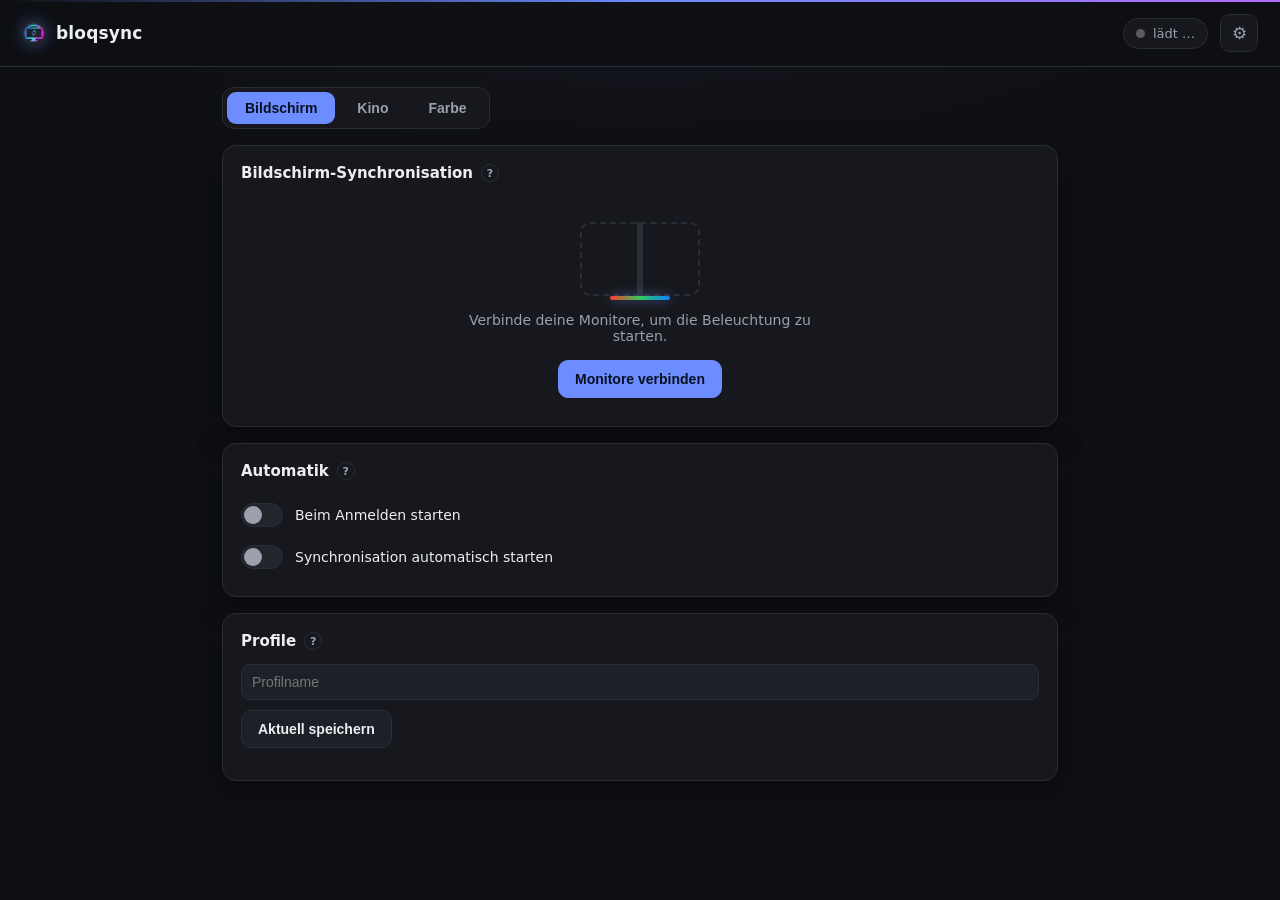
==== gui/ui/index.html @ 6f72726b "fix(gui): polish header/scroll and behaviour of identify, cinema and colour - show the real app icon" ====
<!DOCTYPE html>
<html lang="de">
<head>
  <meta charset="UTF-8" />
  <meta name="viewport" content="width=device-width, initial-scale=1.0" />
  <title>bloqsync</title>
  <link rel="icon" href="app-icon.png" />
  <link rel="stylesheet" href="style.css" />
</head>
<body>
  <header class="topbar">
    <div class="brand">
      <img class="brand-mark" src="app-icon.png" alt="" />
      <span class="brand-name">bloqsync</span>
    </div>
    <div class="topbar-actions">
      <div id="status" class="status-pill" title="Aktueller Zustand">
        <span id="status-dot" class="dot off"></span>
        <span id="status-text">lädt …</span>
      </div>
      <button id="expert-toggle" class="icon-btn" type="button" aria-pressed="false"
              data-tip="Expertenmodus: zeigt Feinjustierung, Rohdaten und die Legacy-Ansicht.">⚙</button>
    </div>
  </header>

  <div class="layout">
    <nav class="segmented" id="mode-tabs" role="tablist" aria-label="Betriebsmodus">
      <button class="seg is-active" data-mode="screen" role="tab" type="button">Bildschirm</button>
      <button class="seg" data-mode="cinema" role="tab" type="button">Kino</button>
      <button class="seg" data-mode="color" role="tab" type="button">Farbe</button>
    </nav>

    <main>
      <!-- ── Bildschirm ─────────────────────────────────────────── -->
      <section id="panel-screen" class="panel">
        <article class="card">
          <div class="card-head">
            <h2>Bildschirm-Synchronisation</h2>
            <span class="hint" data-tip="Die Leisten übernehmen die Farben an den Rändern deiner Monitore.">?</span>
          </div>

          <div id="capture-empty" class="empty">
            <div class="empty-art" aria-hidden="true"></div>
            <p class="lead">Verbinde deine Monitore, um die Beleuchtung zu starten.</p>
            <button id="connect-monitors" class="btn primary" type="button">Monitore verbinden</button>
          </div>

          <div id="capture-live" class="hidden">
            <div id="monmap" class="monmap"></div>
            <div id="bars" class="bars"></div>
            <div class="actions">
              <button id="start-all" class="btn primary" type="button">Synchronisation starten</button>
              <button id="stop-all" class="btn" type="button">Stoppen</button>
              <button id="disconnect-monitors" class="btn ghost expert-only" type="button">Verbindung trennen</button>
            </div>
          </div>
        </article>
      </section>

      <!-- ── Kino ───────────────────────────────────────────────── -->
      <section id="panel-cinema" class="panel hidden">
        <article class="card">
          <div class="card-head">
            <h2>Kino-Modus</h2>
            <span class="hint" data-tip="Reagiert nur auf den Ton – funktioniert auch bei kopiergeschützten Streams.">?</span>
          </div>
          <p class="lead">Das Licht folgt der Szene – passend für Netflix &amp; Co.</p>

          <div class="grid">
            <label class="field color-field">Grundfarbe
              <input type="color" id="cin-color" value="#5a2882" />
            </label>
            <label class="field grow">Intensität
              <input type="range" id="cin-bri" min="10" max="100" value="70" />
              <output id="cin-bri-out">0.70</output>
            </label>
          </div>

          <div class="grid expert-only">
            <label class="field">Sensitivität
              <input type="range" id="cin-sens" min="30" max="250" value="100" />
              <output id="cin-sens-out">1.00</output>
            </label>
            <label class="field">Ruhepegel
              <input type="range" id="cin-floor" min="0" max="80" value="35" />
              <output id="cin-floor-out">0.35</output>
            </label>
            <label class="field">Trägheit
              <input type="range" id="cin-smooth" min="20" max="300" value="60" />
              <output id="cin-smooth-out">0.60</output>
            </label>
            <label class="field">Kontrast
              <input type="range" id="cin-contrast" min="0" max="150" value="100" />
              <output id="cin-contrast-out">1.00</output>
            </label>
            <label class="field">Puls
              <input type="range" id="cin-pulse" min="0" max="100" value="0" />
              <output id="cin-pulse-out">0.00</output>
            </label>
          </div>

          <div class="actions">
            <button id="cinema-start" class="btn primary" type="button">Kino-Modus starten</button>
            <button id="cinema-stop" class="btn" type="button">Stoppen</button>
          </div>
        </article>
      </section>

      <!-- ── Farbe ──────────────────────────────────────────────── -->
      <section id="panel-color" class="panel hidden">
        <article class="card">
          <div class="card-head">
            <h2>Statische Farbe</h2>
            <span class="hint" data-tip="Hält die Leisten einfarbig und pausiert die Synchronisation.">?</span>
          </div>
          <div class="swatches">
            <button class="sw" data-rgb="255,0,0" style="--c:#ff3b30" type="button" aria-label="Rot"></button>
            <button class="sw" data-rgb="0,255,0" style="--c:#34c759" type="button" aria-label="Grün"></button>
            <button class="sw" data-rgb="0,0,255" style="--c:#0a84ff" type="button" aria-label="Blau"></button>
            <button class="sw" data-rgb="255,200,100" style="--c:#ffc864" type="button" aria-label="Warmweiß"></button>
            <button class="sw" data-rgb="0,0,0" style="--c:#000000" type="button" aria-label="Aus"></button>
            <label class="sw custom" data-tip="Eigene Farbe">
              <input type="color" id="custom-color" value="#ff8800" />
            </label>
          </div>
          <div class="actions">
            <button id="resume-sync" class="btn primary" type="button">Zum Bildschirm-Sync zurück</button>
          </div>
        </article>
      </section>

      <!-- ── Automatik ──────────────────────────────────────────── -->
      <article class="card">
        <div class="card-head">
          <h2>Automatik</h2>
          <span class="hint" data-tip="Deine Auswahl wird gespeichert und beim nächsten Mal automatisch wiederhergestellt.">?</span>
        </div>
        <label class="switch">
          <input type="checkbox" id="autostart" />
          <span class="track"></span>
          <span class="switch-label">Beim Anmelden starten</span>
        </label>
        <label class="switch">
          <input type="checkbox" id="autostart-sync" />
          <span class="track"></span>
          <span class="switch-label">Synchronisation automatisch starten</span>
        </label>
      </article>

      <!-- ── Profile ────────────────────────────────────────────── -->
      <article class="card" id="card-profiles">
        <div class="card-head">
          <h2>Profile</h2>
          <span class="hint" data-tip="Speichere deine Einstellungen als Profil und lade sie später wieder.">?</span>
        </div>
        <div class="row">
          <input type="text" id="preset-name" class="input" placeholder="Profilname" maxlength="40" />
          <button id="preset-save" class="btn" type="button">Aktuell speichern</button>
        </div>
        <div id="preset-list" class="preset-list"></div>
      </article>

      <!-- ── Erweitert (Expertenmodus) ──────────────────────────── -->
      <article class="card expert-only" id="card-advanced">
        <div class="card-head"><h2>Erweiterte Einstellungen</h2></div>
        <div class="grid">
          <label class="field">Bildrate (FPS)
            <input type="range" id="fps" min="10" max="60" value="24" />
            <output id="fps-out">24</output>
          </label>
          <label class="field">Glättung
            <input type="range" id="smooth" min="0" max="100" value="22" />
            <output id="smooth-out">0.22</output>
          </label>
          <label class="field">Helligkeit
            <input type="range" id="brightness" min="0" max="255" value="200" />
            <output id="brightness-out">200</output>
          </label>
        </div>
        <div class="grid four">
          <label class="field">Links<input type="number" id="z-left" value="18" min="0" max="254" /></label>
          <label class="field">Oben<input type="number" id="z-top" value="18" min="0" max="254" /></label>
          <label class="field">Rechts<input type="number" id="z-right" value="18" min="0" max="254" /></label>
          <label class="field">Unten<input type="number" id="z-bottom" value="0" min="0" max="254" /></label>
        </div>
        <div class="grid">
          <label class="field">Flacker-Filter
            <select id="filter">
              <option value="none">keine</option>
              <option value="deadband">Deadband (Hysterese)</option>
              <option value="quantize">Quantisieren</option>
              <option value="quantize_smooth">Quantisieren + weich</option>
              <option value="smooth">Weich (Hysterese+Ramp)</option>
              <option value="median3">Median 3</option>
              <option value="median5">Median 5</option>
              <option value="mean4">Mittelwert 4</option>
              <option value="test">Test (Negativ)</option>
            </select>
          </label>
          <label class="field">Filter-Stärke
            <input type="range" id="filter-strength" min="1" max="32" value="8" />
            <output id="filter-strength-out">8</output>
          </label>
          <label class="field">Reports/Update <span class="hint" data-tip="0 = volle Detailtreue.">?</span>
            <input type="number" id="max-frames" min="0" max="8" value="0" />
          </label>
        </div>
      </article>

      <!-- ── Geräte (Expertenmodus) ─────────────────────────────── -->
      <article class="card expert-only" id="card-devices">
        <div class="card-head"><h2>Geräte</h2></div>
        <div id="device-list" class="device-list"></div>
      </article>

      <!-- ── Legacy (Expertenmodus) ─────────────────────────────── -->
      <article class="card expert-only" id="card-legacy">
        <div class="card-head">
          <h2>Legacy-UI</h2>
          <span class="hint" data-tip="Klassische Ansicht mit allen Rohdaten – falls die neue Oberfläche Probleme macht.">?</span>
        </div>
        <button id="open-legacy" class="btn" type="button">Legacy-UI öffnen</button>
      </article>
    </main>
  </div>

  <div id="boot-error" class="boot-error hidden">
    Die Oberfläche konnte nicht geladen werden. <a href="legacy/index.html">Legacy-UI öffnen</a>
  </div>

  <script>
    setTimeout(function () {
      if (!window.__bloqsyncReady) {
        document.getElementById("boot-error")?.classList.remove("hidden");
      }
    }, 4000);
  </script>
  <script type="module" src="main.js"></script>
</body>
</html>
---- gui/ui/style.css ----
:root {
  color-scheme: dark;
  --bg: #0f1014;
  --surface: #17181d;
  --surface-2: #1e2027;
  --surface-3: #23252d;
  --border: #2a2d36;
  --fg: #eceef2;
  --muted: #9aa0ac;
  --accent: #6c8cff;
  --accent-strong: #4f6ef2;
  --accent-fg: #071022;
  --ok: #34c759;
  --warn: #ffb020;
  --radius: 14px;
  --radius-sm: 10px;
  --shadow: 0 10px 30px rgba(0, 0, 0, .35);
  --gap: 16px;
}

* { box-sizing: border-box; }

html, body { height: 100%; }

body {
  margin: 0;
  overflow-x: hidden;
  font-family: system-ui, -apple-system, "Cantarell", "Segoe UI", sans-serif;
  background:
    radial-gradient(1200px 600px at 50% -200px, rgba(108, 140, 255, .10), transparent 60%),
    var(--bg);
  color: var(--fg);
  -webkit-font-smoothing: antialiased;
}

/* ── Top bar ─────────────────────────────────────────────── */
.topbar {
  position: sticky;
  top: 0;
  z-index: 20;
  display: flex;
  align-items: center;
  gap: 12px;
  padding: 14px 22px;
  background: rgba(15, 16, 20, .78);
  backdrop-filter: blur(12px);
  border-bottom: 1px solid var(--border);
}
/* Very subtle pulsing accent line at the top edge. */
.topbar::before {
  content: "";
  position: absolute;
  top: 0;
  left: 0;
  right: 0;
  height: 2px;
  background: linear-gradient(90deg, transparent, var(--accent), #b06cff, var(--accent), transparent);
  background-size: 200% 100%;
  animation: top-glow 5s ease-in-out infinite;
  pointer-events: none;
}
@keyframes top-glow {
  0%, 100% { opacity: .18; background-position: 0% 0; }
  50% { opacity: .55; background-position: 100% 0; }
}
.brand { display: flex; align-items: center; gap: 10px; font-weight: 700; letter-spacing: .01em; }
.brand-mark {
  width: 24px; height: 24px; border-radius: 7px;
  object-fit: contain;
  box-shadow: 0 0 14px rgba(108, 140, 255, .35);
}
.brand-name { font-size: 17px; }
.topbar-actions { margin-left: auto; display: flex; align-items: center; gap: 12px; }

.status-pill {
  display: flex; align-items: center; gap: 8px;
  padding: 7px 12px;
  border: 1px solid var(--border);
  border-radius: 999px;
  background: var(--surface);
  font-size: 13px;
  color: var(--muted);
}
.dot { width: 9px; height: 9px; border-radius: 50%; background: #5a5a62; flex: none; }
.dot.on { background: var(--ok); box-shadow: 0 0 10px var(--ok); }
.dot.warn { background: var(--warn); box-shadow: 0 0 10px var(--warn); }

.icon-btn {
  width: 38px; height: 38px;
  display: inline-flex; align-items: center; justify-content: center;
  font-size: 17px;
  border-radius: 10px;
  border: 1px solid var(--border);
  background: var(--surface);
  color: var(--muted);
  cursor: pointer;
  transition: .15s;
}
.icon-btn:hover { color: var(--fg); background: var(--surface-2); }
.icon-btn svg { display: block; }
.icon-btn[aria-pressed="true"] {
  color: var(--accent-fg);
  background: var(--accent);
  border-color: var(--accent);
  box-shadow: 0 0 0 3px rgba(108, 140, 255, .2);
}

/* ── Layout ──────────────────────────────────────────────── */
.layout { max-width: 880px; margin: 0 auto; padding: 20px 22px 48px; }

.segmented {
  display: inline-flex;
  gap: 4px;
  padding: 4px;
  background: var(--surface);
  border: 1px solid var(--border);
  border-radius: 12px;
  margin-bottom: var(--gap);
}
.seg {
  border: 0;
  background: transparent;
  color: var(--muted);
  font-size: 14px;
  font-weight: 600;
  padding: 8px 18px;
  border-radius: 9px;
  cursor: pointer;
  transition: .15s;
}
.seg:hover { color: var(--fg); }
.seg.is-active { background: var(--accent); color: var(--accent-fg); }

main { display: grid; gap: var(--gap); }
.hidden { display: none !important; }

/* ── Cards ───────────────────────────────────────────────── */
.card {
  background: var(--surface);
  border: 1px solid var(--border);
  border-radius: var(--radius);
  padding: 18px;
  box-shadow: var(--shadow);
}
.card-head { display: flex; align-items: center; gap: 8px; margin-bottom: 14px; }
.card-head h2 { font-size: 15px; margin: 0; font-weight: 650; }
.lead { color: var(--muted); font-size: 14px; margin: 0 0 14px; }

.hint {
  width: 18px; height: 18px; flex: none;
  display: inline-flex; align-items: center; justify-content: center;
  font-size: 11px; font-weight: 700;
  color: var(--muted);
  border: 1px solid var(--border);
  border-radius: 50%;
  cursor: help;
}

/* Tooltips via data-tip */
[data-tip] { position: relative; }
[data-tip]::after {
  content: attr(data-tip);
  position: absolute;
  bottom: calc(100% + 8px);
  left: 50%;
  transform: translateX(-50%);
  background: #0b0c10;
  color: var(--fg);
  border: 1px solid var(--border);
  border-radius: 8px;
  padding: 7px 10px;
  font-size: 12px;
  font-weight: 400;
  line-height: 1.35;
  width: max-content;
  max-width: 250px;
  white-space: normal;
  text-align: left;
  opacity: 0;
  pointer-events: none;
  transition: opacity .15s;
  z-index: 50;
}
[data-tip]:hover::after,
[data-tip]:focus-visible::after { opacity: 1; }
/* Anchor the top-right toggle's tooltip to its right edge so it never
   overflows the viewport (which caused a horizontal scrollbar). */
#expert-toggle[data-tip]::after {
  left: auto;
  right: 0;
  transform: none;
}

/* ── Buttons ─────────────────────────────────────────────── */
.btn {
  appearance: none;
  border: 1px solid var(--border);
  background: var(--surface-2);
  color: var(--fg);
  font-size: 14px;
  font-weight: 600;
  padding: 10px 16px;
  border-radius: 10px;
  cursor: pointer;
  transition: .15s;
}
.btn:hover { background: var(--surface-3); }
.btn:disabled { opacity: .45; cursor: default; }
.btn.primary {
  background: var(--accent);
  border-color: var(--accent);
  color: var(--accent-fg);
}
.btn.primary:hover { background: var(--accent-strong); border-color: var(--accent-strong); }
.btn.ghost { background: transparent; color: var(--muted); }
.btn.ghost:hover { color: var(--fg); background: var(--surface-2); }
.row { display: flex; gap: 10px; align-items: center; flex-wrap: wrap; }
.actions { display: flex; gap: 10px; flex-wrap: wrap; margin-top: 16px; }

/* ── Fields ──────────────────────────────────────────────── */
.grid { display: grid; grid-template-columns: repeat(3, 1fr); gap: 14px; margin-bottom: 14px; }
.grid.four { grid-template-columns: repeat(4, 1fr); }
.grid:last-child { margin-bottom: 0; }
.field {
  display: flex; flex-direction: column; gap: 7px;
  font-size: 13px; color: var(--muted);
}
.field.grow { grid-column: span 2; }
.field output { color: var(--fg); font-size: 12px; font-variant-numeric: tabular-nums; }
.color-field { max-width: 120px; }

input[type="range"] { width: 100%; accent-color: var(--accent); }
input[type="number"], input[type="text"], select {
  width: 100%;
  background: var(--surface-2);
  color: var(--fg);
  border: 1px solid var(--border);
  border-radius: 9px;
  padding: 9px 10px;
  font-size: 14px;
}
select option {
  background: var(--surface-2);
  color: var(--fg);
}
select option:checked,
select option:hover {
  background: var(--accent);
  color: var(--accent-fg);
}
input[type="color"] {
  width: 46px; height: 40px; padding: 0;
  border: 1px solid var(--border);
  border-radius: 9px;
  background: none;
  cursor: pointer;
}

/* ── Switch ──────────────────────────────────────────────── */
.switch {
  display: flex; align-items: center; gap: 12px;
  padding: 9px 0;
  cursor: pointer;
  font-size: 14px;
}
.switch input { position: absolute; opacity: 0; pointer-events: none; }
.switch .track {
  width: 42px; height: 24px; flex: none;
  background: var(--surface-3);
  border: 1px solid var(--border);
  border-radius: 999px;
  position: relative;
  transition: .18s;
}
.switch .track::after {
  content: "";
  position: absolute; top: 2px; left: 2px;
  width: 18px; height: 18px;
  background: var(--muted);
  border-radius: 50%;
  transition: .18s;
}
.switch input:checked + .track { background: var(--accent); border-color: var(--accent); }
.switch input:checked + .track::after { background: #fff; transform: translateX(18px); }

/* ── Empty state ─────────────────────────────────────────── */
.empty { text-align: center; padding: 26px 10px 10px; }
.empty-art {
  width: 120px; height: 74px; margin: 0 auto 16px;
  border-radius: 10px;
  border: 2px dashed var(--border);
  background:
    linear-gradient(90deg, transparent 47%, var(--border) 47%, var(--border) 53%, transparent 53%);
  position: relative;
}
.empty-art::after {
  content: "";
  position: absolute; bottom: -6px; left: 50%; transform: translateX(-50%);
  width: 60px; height: 4px; border-radius: 2px;
  background: linear-gradient(90deg, #ff3b30, #34c759, #0a84ff);
  filter: blur(.2px) drop-shadow(0 0 6px rgba(108,140,255,.6));
}
.empty .lead { max-width: 360px; margin: 0 auto 16px; }

/* ── Monitor map ─────────────────────────────────────────── */
.monmap { position: relative; margin: 4px auto 18px; }
.monbox {
  position: absolute;
  border: 1px solid var(--accent);
  border-radius: 8px;
  background: rgba(108, 140, 255, .12);
  display: flex; align-items: center; justify-content: center; flex-direction: column;
  color: var(--fg);
  overflow: hidden;
}
.monbox .monnum { font-size: 20px; font-weight: 700; line-height: 1; }
.monbox .monres { font-size: 10px; color: var(--muted); }

/* ── Bars ────────────────────────────────────────────────── */
.bars { display: flex; flex-direction: column; gap: 10px; }
.bar {
  display: grid;
  grid-template-columns: minmax(130px, 1.1fr) minmax(140px, 1fr) auto auto;
  gap: 12px;
  align-items: center;
  background: var(--surface-2);
  border: 1px solid var(--border);
  border-radius: var(--radius-sm);
  padding: 12px 14px;
}
.bar-title { font-size: 14px; font-weight: 600; }
.bar-sub { display: block; font-size: 12px; color: var(--muted); font-weight: 400; word-break: break-all; }
.bar .bar-status { font-size: 12px; color: var(--muted); min-width: 62px; text-align: center; }
.bar .bar-status.on { color: var(--ok); }
.bar select { min-width: 140px; }
.bar-actions { display: flex; gap: 8px; align-items: center; }
.mini-check {
  display: inline-flex; align-items: center; gap: 6px;
  margin-top: 6px;
  font-size: 12px; color: var(--muted);
  cursor: pointer;
}
.mini-check input { accent-color: var(--accent); }

/* ── Swatches ────────────────────────────────────────────── */
.swatches { display: flex; flex-wrap: wrap; gap: 12px; align-items: center; }
.sw {
  width: 46px; height: 46px;
  border-radius: 12px;
  border: 1px solid var(--border);
  background: var(--c, #333);
  cursor: pointer;
  padding: 0;
  transition: transform .12s, box-shadow .12s;
}
.sw:hover { transform: translateY(-2px); box-shadow: 0 6px 16px rgba(0, 0, 0, .4); }
.sw.custom {
  display: inline-flex; align-items: center; justify-content: center;
  background: var(--surface-2);
  padding: 0;
}
.sw.custom input { width: 100%; height: 100%; border: 0; border-radius: 11px; }

/* ── Presets ─────────────────────────────────────────────── */
.preset-list { display: flex; flex-direction: column; gap: 8px; margin-top: 14px; }
.preset-row {
  display: flex; align-items: center; gap: 10px;
  background: var(--surface-2);
  border: 1px solid var(--border);
  border-radius: var(--radius-sm);
  padding: 10px 12px;
}
.preset-row .preset-name { flex: 1; font-size: 14px; }
.preset-empty { color: var(--muted); font-size: 13px; }

/* ── Devices ─────────────────────────────────────────────── */
.device-list { display: flex; flex-direction: column; gap: 8px; }
.device-row {
  display: flex; align-items: center; gap: 14px;
  background: var(--surface-2);
  border: 1px solid var(--border);
  border-radius: var(--radius-sm);
  padding: 10px 12px;
  font-size: 13px;
}
.device-row .dev-id { flex: 1; font-family: ui-monospace, "SFMono-Regular", monospace; font-size: 12px; }
.device-row .dev-meta { color: var(--muted); }

/* Expert visibility */
body:not(.expert) .expert-only { display: none !important; }

/* Boot failure fallback */
.boot-error {
  position: fixed;
  left: 50%;
  bottom: 20px;
  transform: translateX(-50%);
  z-index: 100;
  background: #3a1414;
  color: #ffd7d7;
  border: 1px solid #7a2b2b;
  border-radius: 10px;
  padding: 10px 16px;
  font-size: 14px;
  box-shadow: var(--shadow);
}
.boot-error a { color: #ffb4b4; }
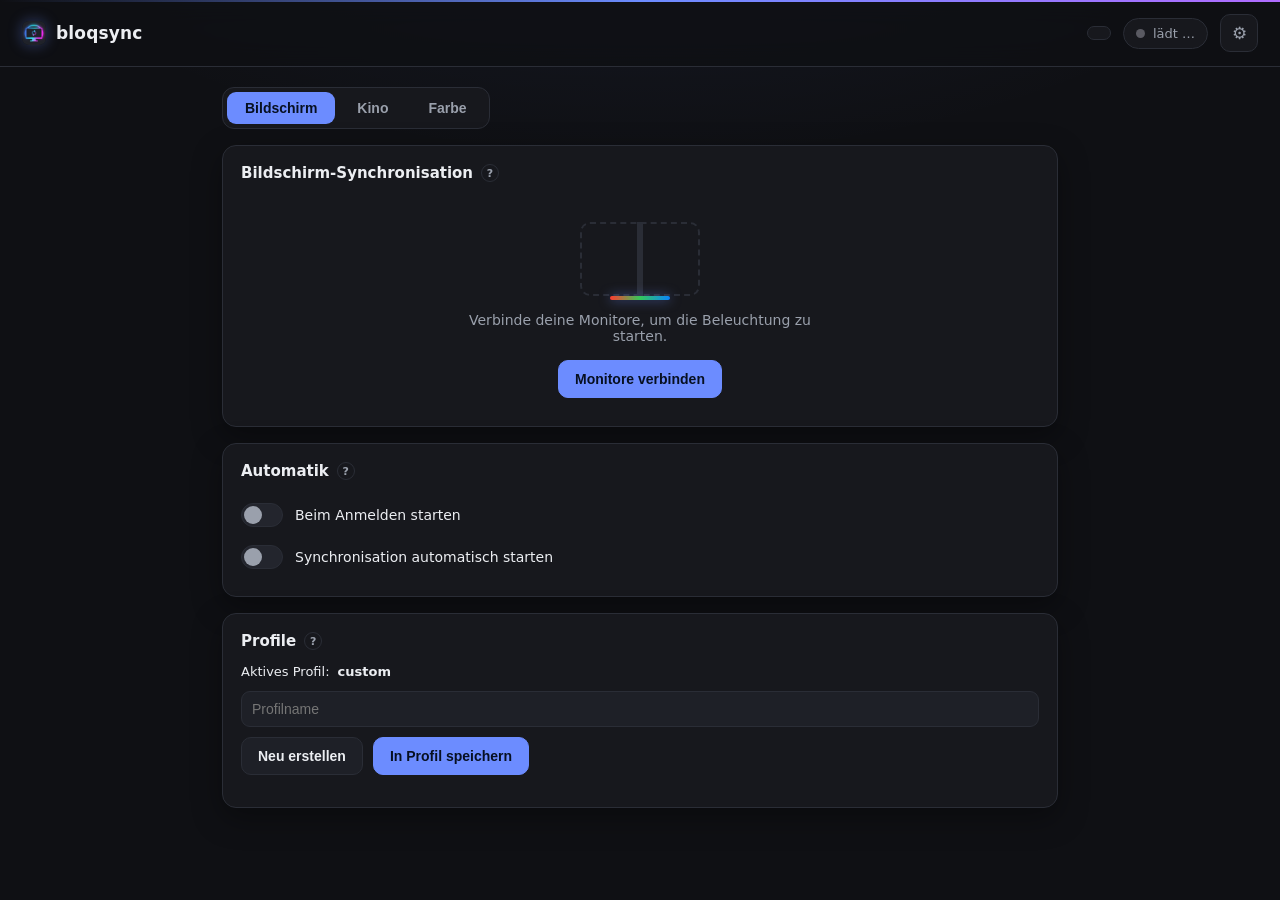
==== commit 57345872: "feat(gui): active-profile logic (dirty state, save/load/new/rename/delete) Show the loaded profile i" ====
--- a/gui/ui/index.html
+++ b/gui/ui/index.html
@@ -14,6 +14,7 @@
       <span class="brand-name">bloqsync</span>
     </div>
     <div class="topbar-actions">
+      <span id="profile-chip" class="profile-chip" title="Aktives Profil"></span>
       <div id="status" class="status-pill" title="Aktueller Zustand">
         <span id="status-dot" class="dot off"></span>
         <span id="status-text">lädt …</span>
@@ -151,11 +152,17 @@
       <article class="card" id="card-profiles">
         <div class="card-head">
           <h2>Profile</h2>
-          <span class="hint" data-tip="Speichere deine Einstellungen als Profil und lade sie später wieder.">?</span>
+          <span class="hint" data-tip="Speichert Einstellungen und die Zuordnung der Leisten zu den Monitoren – ideal zum Umschalten.">?</span>
+        </div>
+        <div class="profile-current">
+          <span class="muted">Aktives Profil:</span>
+          <span id="profile-active" class="profile-active-name">custom</span>
+          <span id="profile-dirty" class="profile-dirty hidden">ungespeicherte Änderungen</span>
         </div>
         <div class="row">
           <input type="text" id="preset-name" class="input" placeholder="Profilname" maxlength="40" />
-          <button id="preset-save" class="btn" type="button">Aktuell speichern</button>
+          <button id="preset-new" class="btn" type="button">Neu erstellen</button>
+          <button id="preset-save" class="btn primary" type="button">In Profil speichern</button>
         </div>
         <div id="preset-list" class="preset-list"></div>
       </article>
--- a/gui/ui/style.css
+++ b/gui/ui/style.css
@@ -386,6 +386,24 @@
 .device-row .dev-id { flex: 1; font-family: ui-monospace, "SFMono-Regular", monospace; font-size: 12px; }
 .device-row .dev-meta { color: var(--muted); }
 
+/* ── Profile chip / status ───────────────────────────────── */
+.profile-chip {
+  display: inline-flex; align-items: center;
+  padding: 6px 11px;
+  border: 1px solid var(--border);
+  border-radius: 999px;
+  background: var(--surface);
+  font-size: 12px;
+  color: var(--muted);
+  max-width: 240px;
+  overflow: hidden; text-overflow: ellipsis; white-space: nowrap;
+}
+.profile-chip.dirty { color: var(--warn); border-color: rgba(255, 176, 32, .45); }
+.profile-current { display: flex; align-items: center; gap: 8px; margin-bottom: 12px; font-size: 13px; }
+.profile-active-name { font-weight: 600; color: var(--fg); }
+.profile-dirty { font-size: 12px; color: var(--warn); }
+.preset-row.is-active { border-color: var(--accent); box-shadow: inset 0 0 0 1px var(--accent); }
+
 /* Expert visibility */
 body:not(.expert) .expert-only { display: none !important; }
 
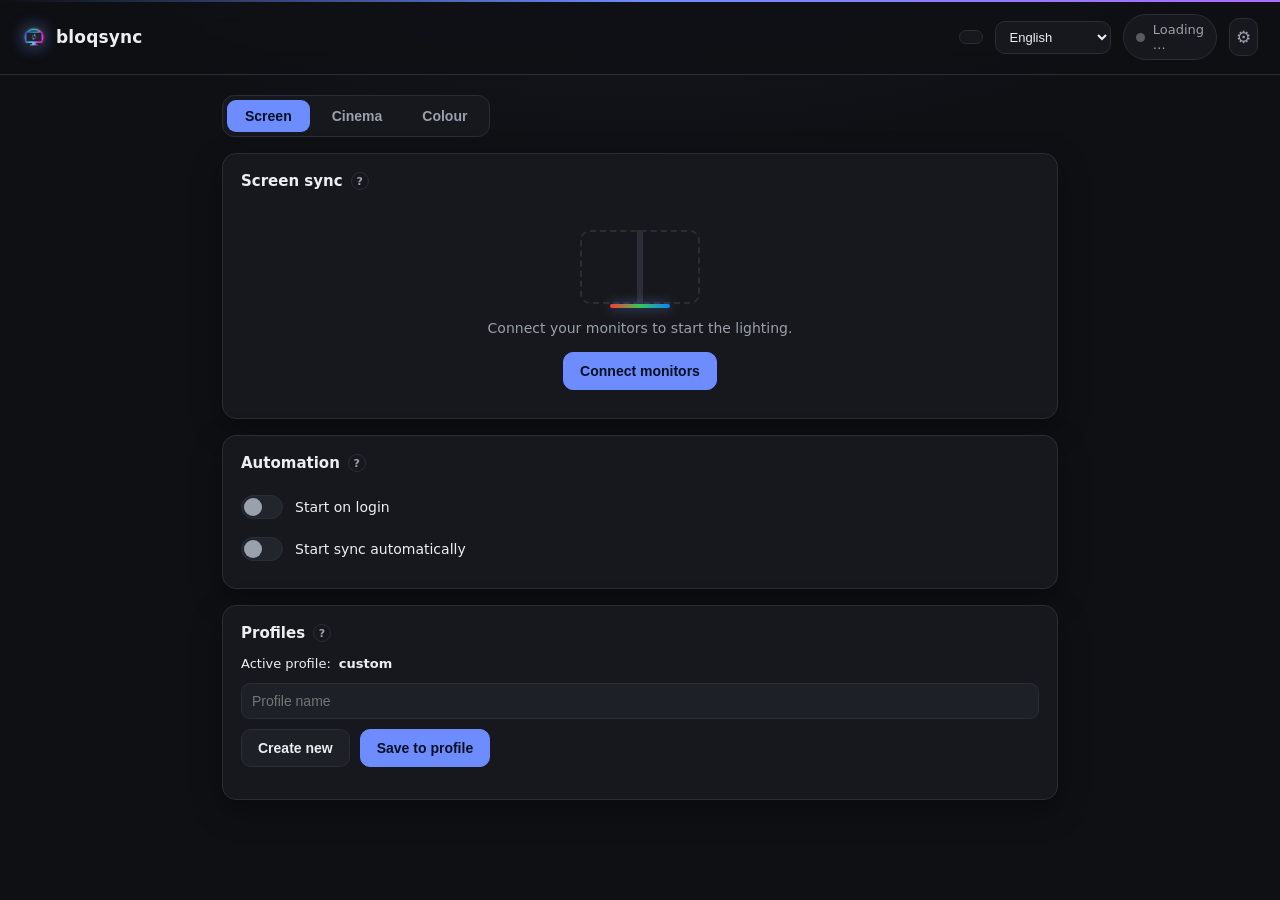
==== commit f4d52fc3: "feat(gui): bar models + multilingual UI (EN/DE) Bar models: - new BarModel (LED count + left/top/bot" ====
--- a/gui/ui/index.html
+++ b/gui/ui/index.html
@@ -1,5 +1,5 @@
 <!DOCTYPE html>
-<html lang="de">
+<html lang="en">
 <head>
   <meta charset="UTF-8" />
   <meta name="viewport" content="width=device-width, initial-scale=1.0" />
@@ -14,225 +14,248 @@
       <span class="brand-name">bloqsync</span>
     </div>
     <div class="topbar-actions">
-      <span id="profile-chip" class="profile-chip" title="Aktives Profil"></span>
-      <div id="status" class="status-pill" title="Aktueller Zustand">
+      <span id="profile-chip" class="profile-chip" data-i18n-title="app.profile.tip"></span>
+      <select id="lang-select" class="lang-select" data-i18n-tip="app.language.tip"></select>
+      <div id="status" class="status-pill">
         <span id="status-dot" class="dot off"></span>
-        <span id="status-text">lädt …</span>
+        <span id="status-text" data-i18n="app.status.loading">Loading …</span>
       </div>
       <button id="expert-toggle" class="icon-btn" type="button" aria-pressed="false"
-              data-tip="Expertenmodus: zeigt Feinjustierung, Rohdaten und die Legacy-Ansicht.">⚙</button>
+              data-i18n-tip="app.expert.tip">⚙</button>
     </div>
   </header>
 
   <div class="layout">
-    <nav class="segmented" id="mode-tabs" role="tablist" aria-label="Betriebsmodus">
-      <button class="seg is-active" data-mode="screen" role="tab" type="button">Bildschirm</button>
-      <button class="seg" data-mode="cinema" role="tab" type="button">Kino</button>
-      <button class="seg" data-mode="color" role="tab" type="button">Farbe</button>
+    <nav class="segmented" id="mode-tabs" role="tablist" aria-label="Mode">
+      <button class="seg is-active" data-mode="screen" role="tab" type="button" data-i18n="mode.screen">Screen</button>
+      <button class="seg" data-mode="cinema" role="tab" type="button" data-i18n="mode.cinema">Cinema</button>
+      <button class="seg" data-mode="color" role="tab" type="button" data-i18n="mode.color">Colour</button>
     </nav>
 
     <main>
-      <!-- ── Bildschirm ─────────────────────────────────────────── -->
+      <!-- ── Screen ─────────────────────────────────────────────── -->
       <section id="panel-screen" class="panel">
         <article class="card">
           <div class="card-head">
-            <h2>Bildschirm-Synchronisation</h2>
-            <span class="hint" data-tip="Die Leisten übernehmen die Farben an den Rändern deiner Monitore.">?</span>
+            <h2 data-i18n="screen.title">Screen sync</h2>
+            <span class="hint" data-i18n-tip="screen.tip">?</span>
           </div>
 
           <div id="capture-empty" class="empty">
             <div class="empty-art" aria-hidden="true"></div>
-            <p class="lead">Verbinde deine Monitore, um die Beleuchtung zu starten.</p>
-            <button id="connect-monitors" class="btn primary" type="button">Monitore verbinden</button>
+            <p class="lead" data-i18n="screen.empty">Connect your monitors to start the lighting.</p>
+            <button id="connect-monitors" class="btn primary" type="button" data-i18n="screen.connect">Connect monitors</button>
           </div>
 
           <div id="capture-live" class="hidden">
             <div id="monmap" class="monmap"></div>
             <div id="bars" class="bars"></div>
             <div class="actions">
-              <button id="start-all" class="btn primary" type="button">Synchronisation starten</button>
-              <button id="stop-all" class="btn" type="button">Stoppen</button>
-              <button id="disconnect-monitors" class="btn ghost expert-only" type="button">Verbindung trennen</button>
+              <button id="start-all" class="btn primary" type="button" data-i18n="screen.startAll">Start sync</button>
+              <button id="stop-all" class="btn" type="button" data-i18n="screen.stopAll">Stop</button>
+              <button id="disconnect-monitors" class="btn ghost expert-only" type="button" data-i18n="screen.disconnect">Disconnect</button>
             </div>
           </div>
         </article>
       </section>
 
-      <!-- ── Kino ───────────────────────────────────────────────── -->
+      <!-- ── Cinema ─────────────────────────────────────────────── -->
       <section id="panel-cinema" class="panel hidden">
         <article class="card">
           <div class="card-head">
-            <h2>Kino-Modus</h2>
-            <span class="hint" data-tip="Reagiert nur auf den Ton – funktioniert auch bei kopiergeschützten Streams.">?</span>
-          </div>
-          <p class="lead">Das Licht folgt der Szene – passend für Netflix &amp; Co.</p>
+            <h2 data-i18n="cinema.title">Cinema mode</h2>
+            <span class="hint" data-i18n-tip="cinema.tip">?</span>
+          </div>
+          <p class="lead" data-i18n="cinema.lead">The light follows the scene.</p>
 
           <div class="grid">
-            <label class="field color-field">Grundfarbe
+            <label class="field color-field"><span data-i18n="cinema.base">Base colour</span>
               <input type="color" id="cin-color" value="#5a2882" />
             </label>
-            <label class="field grow">Intensität
+            <label class="field grow"><span data-i18n="cinema.intensity">Intensity</span>
               <input type="range" id="cin-bri" min="10" max="100" value="70" />
               <output id="cin-bri-out">0.70</output>
             </label>
           </div>
 
           <div class="grid expert-only">
-            <label class="field">Sensitivität
+            <label class="field"><span data-i18n="cinema.sensitivity">Sensitivity</span>
               <input type="range" id="cin-sens" min="30" max="250" value="100" />
               <output id="cin-sens-out">1.00</output>
             </label>
-            <label class="field">Ruhepegel
+            <label class="field"><span data-i18n="cinema.floor">Rest level</span>
               <input type="range" id="cin-floor" min="0" max="80" value="35" />
               <output id="cin-floor-out">0.35</output>
             </label>
-            <label class="field">Trägheit
+            <label class="field"><span data-i18n="cinema.smoothing">Inertia</span>
               <input type="range" id="cin-smooth" min="20" max="300" value="60" />
               <output id="cin-smooth-out">0.60</output>
             </label>
-            <label class="field">Kontrast
+            <label class="field"><span data-i18n="cinema.contrast">Contrast</span>
               <input type="range" id="cin-contrast" min="0" max="150" value="100" />
               <output id="cin-contrast-out">1.00</output>
             </label>
-            <label class="field">Puls
+            <label class="field"><span data-i18n="cinema.pulse">Pulse</span>
               <input type="range" id="cin-pulse" min="0" max="100" value="0" />
               <output id="cin-pulse-out">0.00</output>
             </label>
           </div>
 
           <div class="actions">
-            <button id="cinema-start" class="btn primary" type="button">Kino-Modus starten</button>
-            <button id="cinema-stop" class="btn" type="button">Stoppen</button>
+            <button id="cinema-start" class="btn primary" type="button" data-i18n="cinema.start">Start cinema mode</button>
+            <button id="cinema-stop" class="btn" type="button" data-i18n="cinema.stop">Stop</button>
           </div>
         </article>
       </section>
 
-      <!-- ── Farbe ──────────────────────────────────────────────── -->
+      <!-- ── Colour ─────────────────────────────────────────────── -->
       <section id="panel-color" class="panel hidden">
         <article class="card">
           <div class="card-head">
-            <h2>Statische Farbe</h2>
-            <span class="hint" data-tip="Hält die Leisten einfarbig und pausiert die Synchronisation.">?</span>
+            <h2 data-i18n="color.title">Static colour</h2>
+            <span class="hint" data-i18n-tip="color.tip">?</span>
           </div>
           <div class="swatches">
-            <button class="sw" data-rgb="255,0,0" style="--c:#ff3b30" type="button" aria-label="Rot"></button>
-            <button class="sw" data-rgb="0,255,0" style="--c:#34c759" type="button" aria-label="Grün"></button>
-            <button class="sw" data-rgb="0,0,255" style="--c:#0a84ff" type="button" aria-label="Blau"></button>
-            <button class="sw" data-rgb="255,200,100" style="--c:#ffc864" type="button" aria-label="Warmweiß"></button>
-            <button class="sw" data-rgb="0,0,0" style="--c:#000000" type="button" aria-label="Aus"></button>
-            <label class="sw custom" data-tip="Eigene Farbe">
+            <button class="sw" data-rgb="255,0,0" style="--c:#ff3b30" type="button" data-i18n-aria="color.red"></button>
+            <button class="sw" data-rgb="0,255,0" style="--c:#34c759" type="button" data-i18n-aria="color.green"></button>
+            <button class="sw" data-rgb="0,0,255" style="--c:#0a84ff" type="button" data-i18n-aria="color.blue"></button>
+            <button class="sw" data-rgb="255,200,100" style="--c:#ffc864" type="button" data-i18n-aria="color.warm"></button>
+            <button class="sw" data-rgb="0,0,0" style="--c:#000000" type="button" data-i18n-aria="color.off"></button>
+            <label class="sw custom" data-i18n-tip="color.custom">
               <input type="color" id="custom-color" value="#ff8800" />
             </label>
           </div>
           <div class="actions">
-            <button id="resume-sync" class="btn primary" type="button">Zum Bildschirm-Sync zurück</button>
+            <button id="resume-sync" class="btn primary" type="button" data-i18n="color.resume">Back to screen sync</button>
           </div>
         </article>
       </section>
 
-      <!-- ── Automatik ──────────────────────────────────────────── -->
+      <!-- ── Automation ─────────────────────────────────────────── -->
       <article class="card">
         <div class="card-head">
-          <h2>Automatik</h2>
-          <span class="hint" data-tip="Deine Auswahl wird gespeichert und beim nächsten Mal automatisch wiederhergestellt.">?</span>
+          <h2 data-i18n="auto.title">Automation</h2>
+          <span class="hint" data-i18n-tip="auto.tip">?</span>
         </div>
         <label class="switch">
           <input type="checkbox" id="autostart" />
           <span class="track"></span>
-          <span class="switch-label">Beim Anmelden starten</span>
+          <span class="switch-label" data-i18n="auto.login">Start on login</span>
         </label>
         <label class="switch">
           <input type="checkbox" id="autostart-sync" />
           <span class="track"></span>
-          <span class="switch-label">Synchronisation automatisch starten</span>
+          <span class="switch-label" data-i18n="auto.sync">Start sync automatically</span>
         </label>
       </article>
 
-      <!-- ── Profile ────────────────────────────────────────────── -->
+      <!-- ── Profiles ───────────────────────────────────────────── -->
       <article class="card" id="card-profiles">
         <div class="card-head">
-          <h2>Profile</h2>
-          <span class="hint" data-tip="Speichert Einstellungen und die Zuordnung der Leisten zu den Monitoren – ideal zum Umschalten.">?</span>
+          <h2 data-i18n="profiles.title">Profiles</h2>
+          <span class="hint" data-i18n-tip="profiles.tip">?</span>
         </div>
         <div class="profile-current">
-          <span class="muted">Aktives Profil:</span>
+          <span class="muted" data-i18n="profiles.active">Active profile:</span>
           <span id="profile-active" class="profile-active-name">custom</span>
-          <span id="profile-dirty" class="profile-dirty hidden">ungespeicherte Änderungen</span>
+          <span id="profile-dirty" class="profile-dirty hidden" data-i18n="profiles.dirty">unsaved changes</span>
         </div>
         <div class="row">
-          <input type="text" id="preset-name" class="input" placeholder="Profilname" maxlength="40" />
-          <button id="preset-new" class="btn" type="button">Neu erstellen</button>
-          <button id="preset-save" class="btn primary" type="button">In Profil speichern</button>
+          <input type="text" id="preset-name" class="input" data-i18n-placeholder="profiles.namePlaceholder" maxlength="40" />
+          <button id="preset-new" class="btn" type="button" data-i18n="profiles.new">Create new</button>
+          <button id="preset-save" class="btn primary" type="button" data-i18n="profiles.save">Save to profile</button>
         </div>
         <div id="preset-list" class="preset-list"></div>
       </article>
 
-      <!-- ── Erweitert (Expertenmodus) ──────────────────────────── -->
+      <!-- ── Advanced (expert) ──────────────────────────────────── -->
       <article class="card expert-only" id="card-advanced">
-        <div class="card-head"><h2>Erweiterte Einstellungen</h2></div>
+        <div class="card-head"><h2 data-i18n="adv.title">Advanced settings</h2></div>
         <div class="grid">
-          <label class="field">Bildrate (FPS)
+          <label class="field"><span data-i18n="adv.fps">Frame rate (FPS)</span>
             <input type="range" id="fps" min="10" max="60" value="24" />
             <output id="fps-out">24</output>
           </label>
-          <label class="field">Glättung
+          <label class="field"><span data-i18n="adv.smoothing">Smoothing</span>
             <input type="range" id="smooth" min="0" max="100" value="22" />
             <output id="smooth-out">0.22</output>
           </label>
-          <label class="field">Helligkeit
+          <label class="field"><span data-i18n="adv.brightness">Brightness</span>
             <input type="range" id="brightness" min="0" max="255" value="200" />
             <output id="brightness-out">200</output>
           </label>
         </div>
         <div class="grid four">
-          <label class="field">Links<input type="number" id="z-left" value="18" min="0" max="254" /></label>
-          <label class="field">Oben<input type="number" id="z-top" value="18" min="0" max="254" /></label>
-          <label class="field">Rechts<input type="number" id="z-right" value="18" min="0" max="254" /></label>
-          <label class="field">Unten<input type="number" id="z-bottom" value="0" min="0" max="254" /></label>
+          <label class="field"><span data-i18n="adv.left">Left</span><input type="number" id="z-left" value="18" min="0" max="254" /></label>
+          <label class="field"><span data-i18n="adv.top">Top</span><input type="number" id="z-top" value="18" min="0" max="254" /></label>
+          <label class="field"><span data-i18n="adv.right">Right</span><input type="number" id="z-right" value="18" min="0" max="254" /></label>
+          <label class="field"><span data-i18n="adv.bottom">Bottom</span><input type="number" id="z-bottom" value="0" min="0" max="254" /></label>
         </div>
         <div class="grid">
-          <label class="field">Flacker-Filter
+          <label class="field"><span data-i18n="adv.filter">Flicker filter</span>
             <select id="filter">
-              <option value="none">keine</option>
-              <option value="deadband">Deadband (Hysterese)</option>
-              <option value="quantize">Quantisieren</option>
-              <option value="quantize_smooth">Quantisieren + weich</option>
-              <option value="smooth">Weich (Hysterese+Ramp)</option>
-              <option value="median3">Median 3</option>
-              <option value="median5">Median 5</option>
-              <option value="mean4">Mittelwert 4</option>
-              <option value="test">Test (Negativ)</option>
+              <option value="none" data-i18n="filter.none">none</option>
+              <option value="deadband" data-i18n="filter.deadband">Deadband</option>
+              <option value="quantize" data-i18n="filter.quantize">Quantise</option>
+              <option value="quantize_smooth" data-i18n="filter.quantize_smooth">Quantise + smooth</option>
+              <option value="smooth" data-i18n="filter.smooth">Smooth</option>
+              <option value="median3" data-i18n="filter.median3">Median 3</option>
+              <option value="median5" data-i18n="filter.median5">Median 5</option>
+              <option value="mean4" data-i18n="filter.mean4">Mean 4</option>
+              <option value="test" data-i18n="filter.test">Test (negative)</option>
             </select>
           </label>
-          <label class="field">Filter-Stärke
+          <label class="field"><span data-i18n="adv.filterStrength">Filter strength</span>
             <input type="range" id="filter-strength" min="1" max="32" value="8" />
             <output id="filter-strength-out">8</output>
           </label>
-          <label class="field">Reports/Update <span class="hint" data-tip="0 = volle Detailtreue.">?</span>
+          <label class="field"><span data-i18n="adv.maxFrames">Reports/update</span>
+            <span class="hint" data-i18n-tip="adv.maxFramesTip">?</span>
             <input type="number" id="max-frames" min="0" max="8" value="0" />
           </label>
         </div>
       </article>
 
-      <!-- ── Geräte (Expertenmodus) ─────────────────────────────── -->
+      <!-- ── Bar models (expert) ────────────────────────────────── -->
+      <article class="card expert-only" id="card-models">
+        <div class="card-head">
+          <h2 data-i18n="models.title">Bar models</h2>
+          <span class="hint" data-i18n-tip="models.tip">?</span>
+        </div>
+        <div id="model-list" class="device-list"></div>
+        <div class="grid four" style="margin-top:14px">
+          <label class="field"><span data-i18n="models.name">Name</span><input type="text" id="model-name" data-i18n-placeholder="models.namePlaceholder" maxlength="40" /></label>
+          <label class="field"><span data-i18n="models.leds">LEDs</span><input type="number" id="model-leds" value="54" min="1" max="254" /></label>
+          <label class="field"><span data-i18n="adv.left">Left</span><input type="number" id="model-left" value="14" min="0" max="254" /></label>
+          <label class="field"><span data-i18n="adv.top">Top</span><input type="number" id="model-top" value="26" min="0" max="254" /></label>
+          <label class="field"><span data-i18n="adv.bottom">Bottom</span><input type="number" id="model-bottom" value="0" min="0" max="254" /></label>
+          <label class="field"><span data-i18n="adv.right">Right</span><input type="number" id="model-right" value="14" min="0" max="254" /></label>
+        </div>
+        <div class="actions">
+          <button id="model-add" class="btn" type="button" data-i18n="models.add">Add model</button>
+        </div>
+      </article>
+
+      <!-- ── Devices (expert) ───────────────────────────────────── -->
       <article class="card expert-only" id="card-devices">
-        <div class="card-head"><h2>Geräte</h2></div>
+        <div class="card-head"><h2 data-i18n="devices.title">Devices</h2></div>
         <div id="device-list" class="device-list"></div>
       </article>
 
-      <!-- ── Legacy (Expertenmodus) ─────────────────────────────── -->
+      <!-- ── Legacy (expert) ────────────────────────────────────── -->
       <article class="card expert-only" id="card-legacy">
         <div class="card-head">
-          <h2>Legacy-UI</h2>
-          <span class="hint" data-tip="Klassische Ansicht mit allen Rohdaten – falls die neue Oberfläche Probleme macht.">?</span>
-        </div>
-        <button id="open-legacy" class="btn" type="button">Legacy-UI öffnen</button>
+          <h2 data-i18n="legacy.title">Legacy UI</h2>
+          <span class="hint" data-i18n-tip="legacy.tip">?</span>
+        </div>
+        <button id="open-legacy" class="btn" type="button" data-i18n="legacy.open">Open legacy UI</button>
       </article>
     </main>
   </div>
 
   <div id="boot-error" class="boot-error hidden">
-    Die Oberfläche konnte nicht geladen werden. <a href="legacy/index.html">Legacy-UI öffnen</a>
+    <span data-i18n="boot.error">The user interface could not be loaded.</span>
+    <a href="legacy/index.html" data-i18n="boot.legacy">Open legacy UI</a>
   </div>
 
   <script>
--- a/gui/ui/style.css
+++ b/gui/ui/style.css
@@ -98,6 +98,15 @@
 }
 .icon-btn:hover { color: var(--fg); background: var(--surface-2); }
 .icon-btn svg { display: block; }
+.lang-select {
+  background: var(--surface);
+  color: var(--fg);
+  border: 1px solid var(--border);
+  border-radius: 10px;
+  padding: 7px 10px;
+  font-size: 13px;
+  cursor: pointer;
+}
 .icon-btn[aria-pressed="true"] {
   color: var(--accent-fg);
   background: var(--accent);
@@ -320,7 +329,7 @@
 .bars { display: flex; flex-direction: column; gap: 10px; }
 .bar {
   display: grid;
-  grid-template-columns: minmax(130px, 1.1fr) minmax(140px, 1fr) auto auto;
+  grid-template-columns: minmax(120px, 1fr) minmax(130px, 1fr) minmax(130px, 1fr) auto auto;
   gap: 12px;
   align-items: center;
   background: var(--surface-2);
@@ -341,6 +350,7 @@
   cursor: pointer;
 }
 .mini-check input { accent-color: var(--accent); }
+.bar-warn { display: block; margin-top: 4px; font-size: 11px; color: var(--warn); }
 
 /* ── Swatches ────────────────────────────────────────────── */
 .swatches { display: flex; flex-wrap: wrap; gap: 12px; align-items: center; }
@@ -389,6 +399,7 @@
 /* ── Profile chip / status ───────────────────────────────── */
 .profile-chip {
   display: inline-flex; align-items: center;
+  flex: 0 0 auto;
   padding: 6px 11px;
   border: 1px solid var(--border);
   border-radius: 999px;
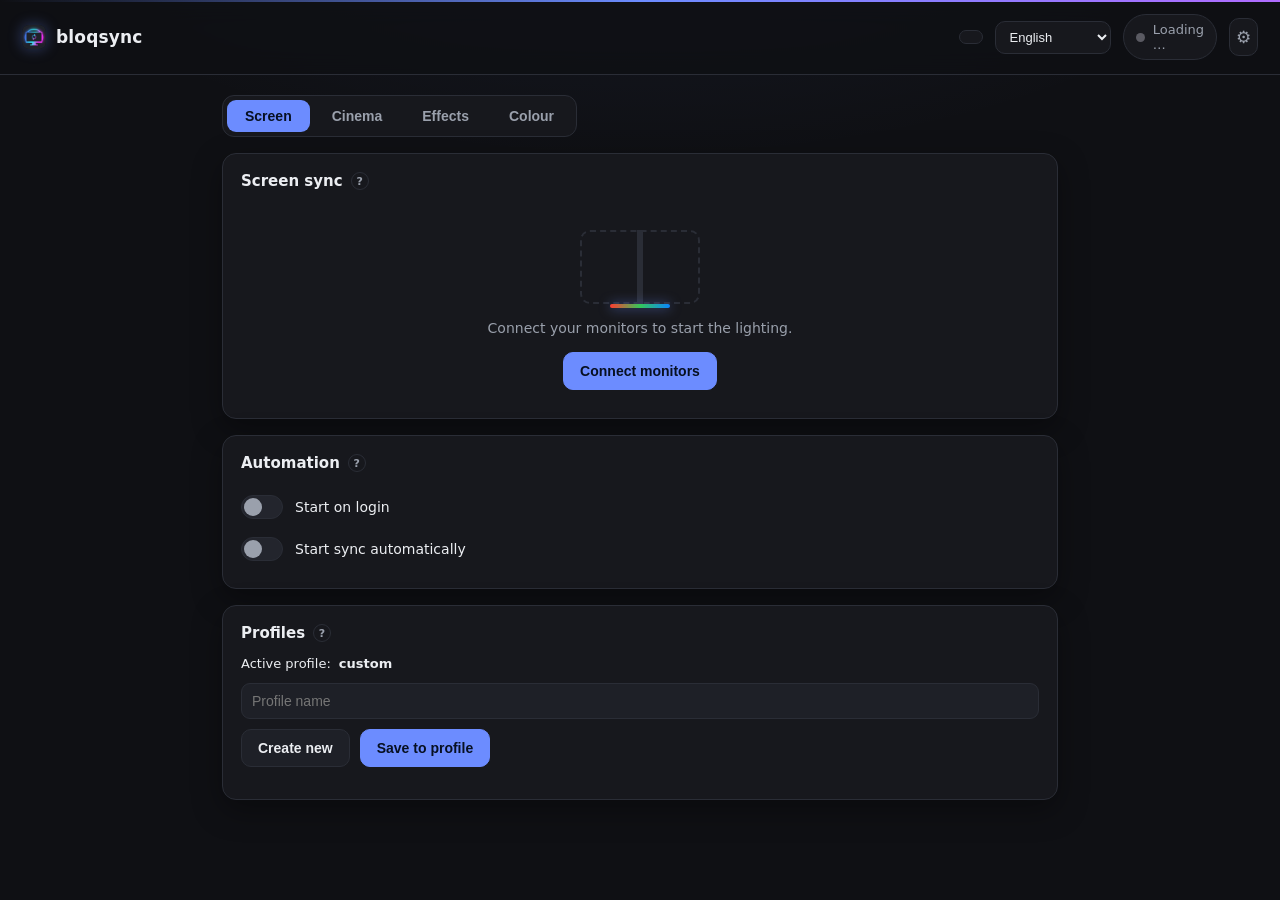
==== commit b06ee262: "feat: data-driven LED animations (Effects tab) Add a powerful, data-driven animation system and a fu" ====
--- a/gui/ui/index.html
+++ b/gui/ui/index.html
@@ -29,6 +29,7 @@
     <nav class="segmented" id="mode-tabs" role="tablist" aria-label="Mode">
       <button class="seg is-active" data-mode="screen" role="tab" type="button" data-i18n="mode.screen">Screen</button>
       <button class="seg" data-mode="cinema" role="tab" type="button" data-i18n="mode.cinema">Cinema</button>
+      <button class="seg" data-mode="anim" role="tab" type="button" data-i18n="mode.anim">Effects</button>
       <button class="seg" data-mode="color" role="tab" type="button" data-i18n="mode.color">Colour</button>
     </nav>
 
@@ -127,6 +128,79 @@
           </div>
           <div class="actions">
             <button id="resume-sync" class="btn primary" type="button" data-i18n="color.resume">Back to screen sync</button>
+          </div>
+        </article>
+      </section>
+
+      <!-- ── Animations ─────────────────────────────────────────── -->
+      <section id="panel-anim" class="panel hidden">
+        <article class="card">
+          <div class="card-head">
+            <h2 data-i18n="anim.title">Effects</h2>
+            <span class="hint" data-i18n-tip="anim.tip">?</span>
+          </div>
+          <div id="anim-preview" class="anim-preview" aria-hidden="true"></div>
+          <div class="actions">
+            <button id="anim-play" class="btn primary" type="button" data-i18n="anim.play">Play on bars</button>
+            <button id="anim-stop" class="btn" type="button" data-i18n="anim.stop">Stop</button>
+          </div>
+          <div id="anim-gallery" class="anim-gallery"></div>
+        </article>
+
+        <article class="card" id="card-anim-edit">
+          <div class="card-head">
+            <h2 data-i18n="anim.edit">Create / edit animation</h2>
+            <span class="hint" data-i18n-tip="anim.editTip">?</span>
+          </div>
+          <div class="grid">
+            <label class="field"><span data-i18n="anim.name">Name</span>
+              <input type="text" id="anim-name" data-i18n-placeholder="anim.namePlaceholder" maxlength="40" />
+            </label>
+            <label class="field"><span data-i18n="anim.movement">Movement</span>
+              <select id="anim-movement"></select>
+            </label>
+            <label class="field grow" id="anim-speed-field"><span data-i18n="anim.speed">Speed</span>
+              <input type="range" id="anim-speed" min="0" max="100" value="25" />
+              <output id="anim-speed-out">0.25</output>
+            </label>
+            <label class="field"><span id="anim-cycles-label" data-i18n="anim.cyclesRot">Rotations per loop</span>
+              <input type="number" id="anim-cycles" min="0.1" max="60" step="0.5" value="1" />
+            </label>
+            <label class="field grow"><span data-i18n="anim.brightness">Brightness</span>
+              <input type="range" id="anim-brightness" min="0" max="100" value="90" />
+              <output id="anim-brightness-out">0.90</output>
+            </label>
+          </div>
+
+          <p class="lead" data-i18n="anim.boardHint">Click the board to add colour points and drag them to move. Dashed vectors jump straight between colours (swift); solid ones walk the board path.</p>
+          <canvas id="anim-board" class="anim-board" width="640" height="360"></canvas>
+
+          <div class="anim-points-head">
+            <span data-i18n="anim.points">Points</span>
+            <span class="muted" id="anim-duration-sum"></span>
+          </div>
+          <table class="anim-points">
+            <thead>
+              <tr>
+                <th>#</th>
+                <th data-i18n="anim.colour">Colour</th>
+                <th data-i18n="anim.pointBrightnessPct">Brightness %</th>
+                <th data-i18n="anim.pointDurationPct">Duration %</th>
+                <th data-i18n="anim.pointSwiftShort">Swift</th>
+                <th></th>
+              </tr>
+            </thead>
+            <tbody id="anim-points-body"></tbody>
+          </table>
+          <div class="actions">
+            <button id="anim-apply" class="btn" type="button" data-i18n="anim.apply">Check durations</button>
+            <button id="anim-add-point" class="btn" type="button" data-i18n="anim.addPoint">Add point</button>
+            <span id="anim-apply-msg" class="anim-msg"></span>
+          </div>
+
+          <div class="actions">
+            <button id="anim-save" class="btn primary" type="button" data-i18n="anim.save">Save</button>
+            <button id="anim-new" class="btn ghost" type="button" data-i18n="anim.new">New</button>
           </div>
         </article>
       </section>
--- a/gui/ui/style.css
+++ b/gui/ui/style.css
@@ -433,4 +433,58 @@
   font-size: 14px;
   box-shadow: var(--shadow);
 }
-.boot-error a { color: #ffb4b4; }+.boot-error a { color: #ffb4b4; }
+/* ── Animations ──────────────────────────────────────────── */
+.anim-preview {
+  display: flex; gap: 3px;
+  padding: 12px;
+  background: #000;
+  border: 1px solid var(--border);
+  border-radius: var(--radius-sm);
+  overflow: hidden;
+}
+.anim-preview .led { flex: 1; height: 26px; border-radius: 3px; background: #000; min-width: 0; }
+.anim-gallery {
+  display: grid;
+  grid-template-columns: repeat(auto-fill, minmax(230px, 1fr));
+  gap: 10px;
+  margin-top: 16px;
+}
+.anim-card {
+  display: flex; align-items: center; gap: 10px;
+  background: var(--surface-2);
+  border: 1px solid var(--border);
+  border-radius: var(--radius-sm);
+  padding: 10px 12px;
+}
+.anim-card-text { flex: 1; display: flex; flex-direction: column; gap: 2px; min-width: 0; }
+.anim-card .anim-name { font-size: 14px; overflow: hidden; text-overflow: ellipsis; white-space: nowrap; }
+.anim-card .anim-kind-label { font-size: 12px; color: var(--muted); }
+.anim-card-actions { display: flex; gap: 6px; flex: none; }
+.anim-card-actions .btn { padding: 6px 9px; }
+
+.anim-board {
+  display: block;
+  width: 100%;
+  max-width: 480px;
+  height: auto;
+  margin: 0 auto;
+  border: 1px solid var(--border);
+  border-radius: var(--radius-sm);
+  cursor: crosshair;
+  touch-action: none;
+}
+
+/* Animation point table */
+.anim-points-head { display: flex; justify-content: space-between; align-items: center; margin-top: 16px; font-size: 13px; color: var(--muted); }
+.anim-points { width: 100%; border-collapse: collapse; margin-top: 6px; font-size: 13px; }
+.anim-points th { text-align: left; font-weight: 600; color: var(--muted); font-size: 12px; padding: 6px 8px; }
+.anim-points td { padding: 4px 8px; border-top: 1px solid var(--border); }
+.anim-points input[type="number"] { width: 72px; padding: 6px 8px; }
+.anim-points input[type="checkbox"] { width: auto; }
+.anim-point-row.sel td { background: var(--surface-2); }
+.anim-swatch { display: inline-block; width: 22px; height: 22px; border-radius: 6px; border: 1px solid var(--border); vertical-align: middle; }
+.anim-msg { font-size: 13px; }
+.anim-msg.ok { color: #4ad07a; }
+.anim-msg.err { color: var(--warn); }
+.anim-points input.pt-color { width: 40px; height: 26px; padding: 0; cursor: pointer; }
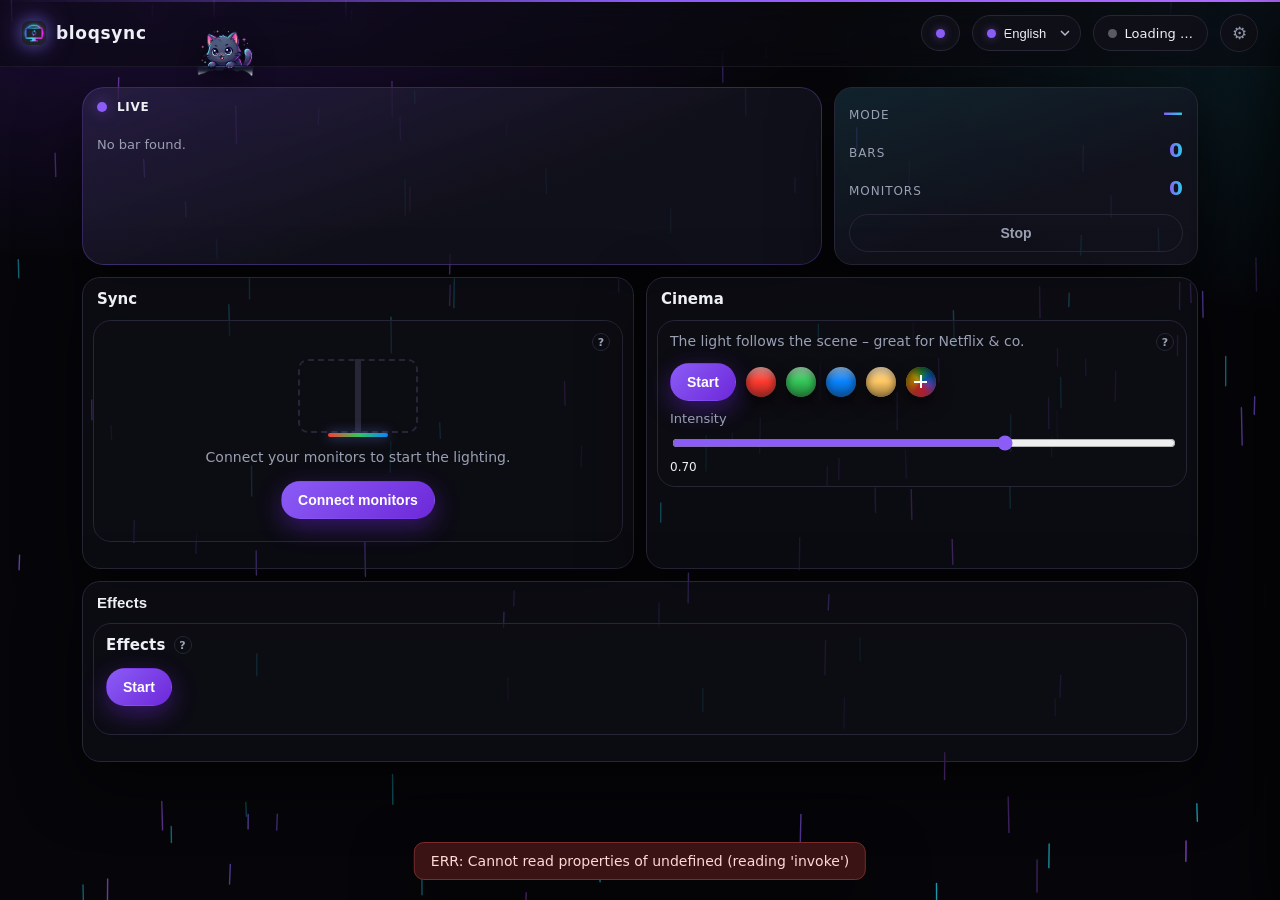
==== commit 732d9442: "feat: data-driven bar models & protocol, per-file JSON effects/models, live mirror Bar models and an" ====
--- a/gui/ui/index.html
+++ b/gui/ui/index.html
@@ -8,242 +8,183 @@
   <link rel="stylesheet" href="style.css" />
 </head>
 <body>
+  <canvas id="bg-canvas" class="bg-canvas" aria-hidden="true"></canvas>
   <header class="topbar">
     <div class="brand">
       <img class="brand-mark" src="app-icon.png" alt="" />
       <span class="brand-name">bloqsync</span>
+      <img class="buddy" src="screenbuddy.png" alt="" aria-hidden="true" />
     </div>
     <div class="topbar-actions">
-      <span id="profile-chip" class="profile-chip" data-i18n-title="app.profile.tip"></span>
-      <select id="lang-select" class="lang-select" data-i18n-tip="app.language.tip"></select>
-      <div id="status" class="status-pill">
+      <span id="profile-chip" class="pill profile-chip" data-i18n-title="app.profile.tip"></span>
+      <label class="pill lang-pill" data-i18n-title="app.language.tip">
+        <select id="lang-select" class="lang-select"></select>
+      </label>
+      <div id="status" class="pill status-pill">
         <span id="status-dot" class="dot off"></span>
         <span id="status-text" data-i18n="app.status.loading">Loading …</span>
       </div>
       <button id="expert-toggle" class="icon-btn" type="button" aria-pressed="false"
-              data-i18n-tip="app.expert.tip">⚙</button>
+              data-i18n-tip="app.settings.tip">⚙</button>
     </div>
   </header>
 
   <div class="layout">
-    <nav class="segmented" id="mode-tabs" role="tablist" aria-label="Mode">
-      <button class="seg is-active" data-mode="screen" role="tab" type="button" data-i18n="mode.screen">Screen</button>
-      <button class="seg" data-mode="cinema" role="tab" type="button" data-i18n="mode.cinema">Cinema</button>
-      <button class="seg" data-mode="anim" role="tab" type="button" data-i18n="mode.anim">Effects</button>
-      <button class="seg" data-mode="color" role="tab" type="button" data-i18n="mode.color">Colour</button>
-    </nav>
-
-    <main>
-      <!-- ── Screen ─────────────────────────────────────────────── -->
-      <section id="panel-screen" class="panel">
-        <article class="card">
-          <div class="card-head">
-            <h2 data-i18n="screen.title">Screen sync</h2>
-            <span class="hint" data-i18n-tip="screen.tip">?</span>
-          </div>
-
-          <div id="capture-empty" class="empty">
-            <div class="empty-art" aria-hidden="true"></div>
-            <p class="lead" data-i18n="screen.empty">Connect your monitors to start the lighting.</p>
-            <button id="connect-monitors" class="btn primary" type="button" data-i18n="screen.connect">Connect monitors</button>
-          </div>
-
-          <div id="capture-live" class="hidden">
-            <div id="monmap" class="monmap"></div>
-            <div id="bars" class="bars"></div>
-            <div class="actions">
-              <button id="start-all" class="btn primary" type="button" data-i18n="screen.startAll">Start sync</button>
-              <button id="stop-all" class="btn" type="button" data-i18n="screen.stopAll">Stop</button>
-              <button id="disconnect-monitors" class="btn ghost expert-only" type="button" data-i18n="screen.disconnect">Disconnect</button>
-            </div>
-          </div>
-        </article>
+    <main class="dash">
+      <!-- Live mirror (hero) -->
+      <section class="live-card" id="live-card">
+        <div class="live-head">
+          <span class="live-pulse" aria-hidden="true"></span>
+          <span class="live-title" data-i18n="live.title">Live</span>
+          <span id="live-mode" class="live-mode"></span>
+        </div>
+        <div id="live-strips" class="live-strips"></div>
       </section>
 
-      <!-- ── Cinema ─────────────────────────────────────────────── -->
-      <section id="panel-cinema" class="panel hidden">
-        <article class="card">
-          <div class="card-head">
-            <h2 data-i18n="cinema.title">Cinema mode</h2>
-            <span class="hint" data-i18n-tip="cinema.tip">?</span>
-          </div>
-          <p class="lead" data-i18n="cinema.lead">The light follows the scene.</p>
-
-          <div class="grid">
-            <label class="field color-field"><span data-i18n="cinema.base">Base colour</span>
-              <input type="color" id="cin-color" value="#5a2882" />
-            </label>
+      <!-- Metrics tile -->
+      <aside class="metrics-card">
+        <div class="metric">
+          <span class="metric-label" data-i18n="metrics.mode">Mode</span>
+          <span class="metric-value" id="metric-mode">—</span>
+        </div>
+        <div class="metric">
+          <span class="metric-label" data-i18n="metrics.bars">Bars</span>
+          <span class="metric-value" id="metric-bars">0</span>
+        </div>
+        <div class="metric">
+          <span class="metric-label" data-i18n="metrics.monitors">Monitors</span>
+          <span class="metric-value" id="metric-monitors">0</span>
+        </div>
+        <button id="stop-everything" class="btn ghost stop-all" type="button" data-i18n="metrics.stop">Stop</button>
+      </aside>
+
+      <!-- Sync -->
+      <section id="panel-screen" class="accordion is-open" data-mode="screen">
+        <div class="acc-head"><span class="acc-name" data-i18n="mode.sync">Sync</span></div>
+        <div class="acc-content">
+          <article class="card">
+            <span class="hint acc-hint" data-i18n-tip="screen.tip">?</span>
+            <div id="capture-empty" class="empty">
+              <div class="empty-art" aria-hidden="true"></div>
+              <p class="lead" data-i18n="screen.empty">Connect your monitors to start the lighting.</p>
+              <button id="connect-monitors" class="btn primary" type="button" data-i18n="screen.connect">Connect monitors</button>
+            </div>
+            <div id="capture-live" class="hidden">
+              <div id="monmap" class="monmap"></div>
+              <div class="actions">
+                <button id="sync-start" class="btn primary" type="button" data-i18n="common.start">Start</button>
+                <button id="start-all" class="btn primary hidden" type="button" data-i18n="screen.startAll">Start sync</button>
+                <button id="stop-all" class="btn hidden" type="button" data-i18n="screen.stopAll">Stop</button>
+                <button id="disconnect-monitors" class="btn ghost" type="button" data-i18n="screen.disconnect">Disconnect</button>
+              </div>
+            </div>
+          </article>
+        </div>
+      </section>
+
+      <!-- Cinema -->
+      <section id="panel-cinema" class="accordion" data-mode="cinema">
+        <div class="acc-head"><span class="acc-name" data-i18n="mode.cinema">Cinema</span></div>
+        <div class="acc-content">
+          <article class="card">
+            <span class="hint acc-hint" data-i18n-tip="cinema.tip">?</span>
+            <p class="lead" data-i18n="cinema.lead">The light follows the scene.</p>
+            <div class="effects-controls">
+              <button id="cinema-start" class="btn primary" type="button" data-i18n="common.start">Start</button>
+              <div id="cinema-colors" class="swatches small" data-i18n-title="color.tip">
+                <button class="sw" data-cin="255,0,0" style="--c:#ff3b30" type="button" data-i18n-aria="color.red"></button>
+                <button class="sw" data-cin="0,255,0" style="--c:#34c759" type="button" data-i18n-aria="color.green"></button>
+                <button class="sw" data-cin="0,0,255" style="--c:#0a84ff" type="button" data-i18n-aria="color.blue"></button>
+                <button class="sw" data-cin="255,200,100" style="--c:#ffc864" type="button" data-i18n-aria="color.warm"></button>
+                <label class="sw custom" data-i18n-tip="color.custom">
+                  <input type="color" id="cin-color" value="#5a2882" />
+                </label>
+              </div>
+            </div>
             <label class="field grow"><span data-i18n="cinema.intensity">Intensity</span>
               <input type="range" id="cin-bri" min="10" max="100" value="70" />
               <output id="cin-bri-out">0.70</output>
             </label>
-          </div>
-
-          <div class="grid expert-only">
-            <label class="field"><span data-i18n="cinema.sensitivity">Sensitivity</span>
-              <input type="range" id="cin-sens" min="30" max="250" value="100" />
-              <output id="cin-sens-out">1.00</output>
-            </label>
-            <label class="field"><span data-i18n="cinema.floor">Rest level</span>
-              <input type="range" id="cin-floor" min="0" max="80" value="35" />
-              <output id="cin-floor-out">0.35</output>
-            </label>
-            <label class="field"><span data-i18n="cinema.smoothing">Inertia</span>
-              <input type="range" id="cin-smooth" min="20" max="300" value="60" />
-              <output id="cin-smooth-out">0.60</output>
-            </label>
-            <label class="field"><span data-i18n="cinema.contrast">Contrast</span>
-              <input type="range" id="cin-contrast" min="0" max="150" value="100" />
-              <output id="cin-contrast-out">1.00</output>
-            </label>
-            <label class="field"><span data-i18n="cinema.pulse">Pulse</span>
-              <input type="range" id="cin-pulse" min="0" max="100" value="0" />
-              <output id="cin-pulse-out">0.00</output>
-            </label>
-          </div>
-
-          <div class="actions">
-            <button id="cinema-start" class="btn primary" type="button" data-i18n="cinema.start">Start cinema mode</button>
-            <button id="cinema-stop" class="btn" type="button" data-i18n="cinema.stop">Stop</button>
-          </div>
-        </article>
+          </article>
+        </div>
       </section>
 
-      <!-- ── Colour ─────────────────────────────────────────────── -->
-      <section id="panel-color" class="panel hidden">
-        <article class="card">
-          <div class="card-head">
-            <h2 data-i18n="color.title">Static colour</h2>
-            <span class="hint" data-i18n-tip="color.tip">?</span>
-          </div>
-          <div class="swatches">
-            <button class="sw" data-rgb="255,0,0" style="--c:#ff3b30" type="button" data-i18n-aria="color.red"></button>
-            <button class="sw" data-rgb="0,255,0" style="--c:#34c759" type="button" data-i18n-aria="color.green"></button>
-            <button class="sw" data-rgb="0,0,255" style="--c:#0a84ff" type="button" data-i18n-aria="color.blue"></button>
-            <button class="sw" data-rgb="255,200,100" style="--c:#ffc864" type="button" data-i18n-aria="color.warm"></button>
-            <button class="sw" data-rgb="0,0,0" style="--c:#000000" type="button" data-i18n-aria="color.off"></button>
-            <label class="sw custom" data-i18n-tip="color.custom">
-              <input type="color" id="custom-color" value="#ff8800" />
-            </label>
-          </div>
-          <div class="actions">
-            <button id="resume-sync" class="btn primary" type="button" data-i18n="color.resume">Back to screen sync</button>
-          </div>
-        </article>
+      <!-- Effects -->
+      <section id="panel-anim" class="accordion" data-mode="anim">
+        <button class="acc-head" type="button">
+          <span class="acc-name" data-i18n="mode.anim">Effects</span>
+          <span class="acc-chevron" aria-hidden="true"></span>
+        </button>
+        <div class="acc-content">
+          <article class="card">
+            <div class="card-head">
+              <h2 data-i18n="anim.title">Effects</h2>
+              <span class="hint" data-i18n-tip="anim.tip">?</span>
+            </div>
+            <div class="effects-controls">
+              <button id="anim-play" class="btn primary" type="button" data-i18n="common.start">Start</button>
+              <div id="static-colors" class="swatches small hidden" data-i18n-title="color.tip">
+                <button class="sw" data-rgb="255,0,0" style="--c:#ff3b30" type="button" data-i18n-aria="color.red"></button>
+                <button class="sw" data-rgb="0,255,0" style="--c:#34c759" type="button" data-i18n-aria="color.green"></button>
+                <button class="sw" data-rgb="0,0,255" style="--c:#0a84ff" type="button" data-i18n-aria="color.blue"></button>
+                <button class="sw" data-rgb="255,200,100" style="--c:#ffc864" type="button" data-i18n-aria="color.warm"></button>
+                <button class="sw" data-rgb="0,0,0" style="--c:#0b0b0f" type="button" data-i18n-aria="color.off"></button>
+                <label class="sw custom" data-i18n-tip="color.custom">
+                  <input type="color" id="custom-color" value="#ff8800" />
+                </label>
+              </div>
+            </div>
+            <div id="anim-gallery" class="anim-gallery"></div>
+          </article>
+        </div>
       </section>
-
-      <!-- ── Animations ─────────────────────────────────────────── -->
-      <section id="panel-anim" class="panel hidden">
-        <article class="card">
-          <div class="card-head">
-            <h2 data-i18n="anim.title">Effects</h2>
-            <span class="hint" data-i18n-tip="anim.tip">?</span>
-          </div>
-          <div id="anim-preview" class="anim-preview" aria-hidden="true"></div>
-          <div class="actions">
-            <button id="anim-play" class="btn primary" type="button" data-i18n="anim.play">Play on bars</button>
-            <button id="anim-stop" class="btn" type="button" data-i18n="anim.stop">Stop</button>
-          </div>
-          <div id="anim-gallery" class="anim-gallery"></div>
-        </article>
-
-        <article class="card" id="card-anim-edit">
-          <div class="card-head">
-            <h2 data-i18n="anim.edit">Create / edit animation</h2>
-            <span class="hint" data-i18n-tip="anim.editTip">?</span>
-          </div>
-          <div class="grid">
-            <label class="field"><span data-i18n="anim.name">Name</span>
-              <input type="text" id="anim-name" data-i18n-placeholder="anim.namePlaceholder" maxlength="40" />
-            </label>
-            <label class="field"><span data-i18n="anim.movement">Movement</span>
-              <select id="anim-movement"></select>
-            </label>
-            <label class="field grow" id="anim-speed-field"><span data-i18n="anim.speed">Speed</span>
-              <input type="range" id="anim-speed" min="0" max="100" value="25" />
-              <output id="anim-speed-out">0.25</output>
-            </label>
-            <label class="field"><span id="anim-cycles-label" data-i18n="anim.cyclesRot">Rotations per loop</span>
-              <input type="number" id="anim-cycles" min="0.1" max="60" step="0.5" value="1" />
-            </label>
-            <label class="field grow"><span data-i18n="anim.brightness">Brightness</span>
-              <input type="range" id="anim-brightness" min="0" max="100" value="90" />
-              <output id="anim-brightness-out">0.90</output>
-            </label>
-          </div>
-
-          <p class="lead" data-i18n="anim.boardHint">Click the board to add colour points and drag them to move. Dashed vectors jump straight between colours (swift); solid ones walk the board path.</p>
-          <canvas id="anim-board" class="anim-board" width="640" height="360"></canvas>
-
-          <div class="anim-points-head">
-            <span data-i18n="anim.points">Points</span>
-            <span class="muted" id="anim-duration-sum"></span>
-          </div>
-          <table class="anim-points">
-            <thead>
-              <tr>
-                <th>#</th>
-                <th data-i18n="anim.colour">Colour</th>
-                <th data-i18n="anim.pointBrightnessPct">Brightness %</th>
-                <th data-i18n="anim.pointDurationPct">Duration %</th>
-                <th data-i18n="anim.pointSwiftShort">Swift</th>
-                <th></th>
-              </tr>
-            </thead>
-            <tbody id="anim-points-body"></tbody>
-          </table>
-          <div class="actions">
-            <button id="anim-apply" class="btn" type="button" data-i18n="anim.apply">Check durations</button>
-            <button id="anim-add-point" class="btn" type="button" data-i18n="anim.addPoint">Add point</button>
-            <span id="anim-apply-msg" class="anim-msg"></span>
-          </div>
-
-          <div class="actions">
-            <button id="anim-save" class="btn primary" type="button" data-i18n="anim.save">Save</button>
-            <button id="anim-new" class="btn ghost" type="button" data-i18n="anim.new">New</button>
-          </div>
-        </article>
-      </section>
-
-      <!-- ── Automation ─────────────────────────────────────────── -->
+    </main>
+  </div>
+
+  <!-- ── Settings (expert) – slides in from the right ──────────── -->
+  <div id="settings-backdrop" class="settings-backdrop"></div>
+  <aside id="settings" class="settings" aria-hidden="true">
+    <div class="settings-head">
+      <h2 data-i18n="settings.title">Settings</h2>
+      <button id="settings-close" class="icon-btn" type="button" aria-label="Close">✕</button>
+    </div>
+    <div class="settings-body">
       <article class="card">
-        <div class="card-head">
-          <h2 data-i18n="auto.title">Automation</h2>
-          <span class="hint" data-i18n-tip="auto.tip">?</span>
-        </div>
-        <label class="switch">
-          <input type="checkbox" id="autostart" />
-          <span class="track"></span>
-          <span class="switch-label" data-i18n="auto.login">Start on login</span>
-        </label>
-        <label class="switch">
-          <input type="checkbox" id="autostart-sync" />
-          <span class="track"></span>
-          <span class="switch-label" data-i18n="auto.sync">Start sync automatically</span>
-        </label>
-      </article>
-
-      <!-- ── Profiles ───────────────────────────────────────────── -->
-      <article class="card" id="card-profiles">
-        <div class="card-head">
-          <h2 data-i18n="profiles.title">Profiles</h2>
-          <span class="hint" data-i18n-tip="profiles.tip">?</span>
-        </div>
-        <div class="profile-current">
-          <span class="muted" data-i18n="profiles.active">Active profile:</span>
-          <span id="profile-active" class="profile-active-name">custom</span>
-          <span id="profile-dirty" class="profile-dirty hidden" data-i18n="profiles.dirty">unsaved changes</span>
-        </div>
-        <div class="row">
-          <input type="text" id="preset-name" class="input" data-i18n-placeholder="profiles.namePlaceholder" maxlength="40" />
-          <button id="preset-new" class="btn" type="button" data-i18n="profiles.new">Create new</button>
-          <button id="preset-save" class="btn primary" type="button" data-i18n="profiles.save">Save to profile</button>
-        </div>
-        <div id="preset-list" class="preset-list"></div>
-      </article>
-
-      <!-- ── Advanced (expert) ──────────────────────────────────── -->
-      <article class="card expert-only" id="card-advanced">
+        <div class="card-head"><h2 data-i18n="screen.bars">Bars &amp; monitors</h2></div>
+        <div id="bars" class="bars"></div>
+        <div class="actions">
+          <button id="start-all-expert" class="btn primary" type="button" data-i18n="screen.startAll">Start sync</button>
+          <button id="stop-all-expert" class="btn" type="button" data-i18n="screen.stopAll">Stop</button>
+        </div>
+      </article>
+
+      <article class="card">
+        <div class="card-head"><h2 data-i18n="settings.cinema">Cinema fine-tuning</h2></div>
+        <div class="grid">
+          <label class="field"><span data-i18n="cinema.sensitivity">Sensitivity</span>
+            <input type="range" id="cin-sens" min="30" max="250" value="100" />
+            <output id="cin-sens-out">1.00</output>
+          </label>
+          <label class="field"><span data-i18n="cinema.floor">Rest level</span>
+            <input type="range" id="cin-floor" min="0" max="80" value="35" />
+            <output id="cin-floor-out">0.35</output>
+          </label>
+          <label class="field"><span data-i18n="cinema.smoothing">Inertia</span>
+            <input type="range" id="cin-smooth" min="20" max="300" value="60" />
+            <output id="cin-smooth-out">0.60</output>
+          </label>
+          <label class="field"><span data-i18n="cinema.contrast">Contrast</span>
+            <input type="range" id="cin-contrast" min="0" max="150" value="100" />
+            <output id="cin-contrast-out">1.00</output>
+          </label>
+          <label class="field"><span data-i18n="cinema.pulse">Pulse</span>
+            <input type="range" id="cin-pulse" min="0" max="100" value="0" />
+            <output id="cin-pulse-out">0.00</output>
+          </label>
+        </div>
+      </article>
+
+      <article class="card" id="card-advanced">
         <div class="card-head"><h2 data-i18n="adv.title">Advanced settings</h2></div>
         <div class="grid">
           <label class="field"><span data-i18n="adv.fps">Frame rate (FPS)</span>
@@ -259,13 +200,11 @@
             <output id="brightness-out">200</output>
           </label>
         </div>
-        <div class="grid four">
-          <label class="field"><span data-i18n="adv.left">Left</span><input type="number" id="z-left" value="18" min="0" max="254" /></label>
-          <label class="field"><span data-i18n="adv.top">Top</span><input type="number" id="z-top" value="18" min="0" max="254" /></label>
-          <label class="field"><span data-i18n="adv.right">Right</span><input type="number" id="z-right" value="18" min="0" max="254" /></label>
-          <label class="field"><span data-i18n="adv.bottom">Bottom</span><input type="number" id="z-bottom" value="0" min="0" max="254" /></label>
-        </div>
         <div class="grid">
+          <label class="field"><span data-i18n="adv.filterStrength">Filter strength</span>
+            <input type="range" id="filter-strength" min="1" max="32" value="8" />
+            <output id="filter-strength-out">8</output>
+          </label>
           <label class="field"><span data-i18n="adv.filter">Flicker filter</span>
             <select id="filter">
               <option value="none" data-i18n="filter.none">none</option>
@@ -279,10 +218,6 @@
               <option value="test" data-i18n="filter.test">Test (negative)</option>
             </select>
           </label>
-          <label class="field"><span data-i18n="adv.filterStrength">Filter strength</span>
-            <input type="range" id="filter-strength" min="1" max="32" value="8" />
-            <output id="filter-strength-out">8</output>
-          </label>
           <label class="field"><span data-i18n="adv.maxFrames">Reports/update</span>
             <span class="hint" data-i18n-tip="adv.maxFramesTip">?</span>
             <input type="number" id="max-frames" min="0" max="8" value="0" />
@@ -290,55 +225,178 @@
         </div>
       </article>
 
-      <!-- ── Bar models (expert) ────────────────────────────────── -->
-      <article class="card expert-only" id="card-models">
+      <article class="card" id="card-models">
         <div class="card-head">
           <h2 data-i18n="models.title">Bar models</h2>
           <span class="hint" data-i18n-tip="models.tip">?</span>
         </div>
         <div id="model-list" class="device-list"></div>
-        <div class="grid four" style="margin-top:14px">
-          <label class="field"><span data-i18n="models.name">Name</span><input type="text" id="model-name" data-i18n-placeholder="models.namePlaceholder" maxlength="40" /></label>
-          <label class="field"><span data-i18n="models.leds">LEDs</span><input type="number" id="model-leds" value="54" min="1" max="254" /></label>
-          <label class="field"><span data-i18n="adv.left">Left</span><input type="number" id="model-left" value="14" min="0" max="254" /></label>
-          <label class="field"><span data-i18n="adv.top">Top</span><input type="number" id="model-top" value="26" min="0" max="254" /></label>
-          <label class="field"><span data-i18n="adv.bottom">Bottom</span><input type="number" id="model-bottom" value="0" min="0" max="254" /></label>
-          <label class="field"><span data-i18n="adv.right">Right</span><input type="number" id="model-right" value="14" min="0" max="254" /></label>
+        <div id="model-form" class="model-form hidden">
+          <div class="grid four" style="margin-top:14px">
+            <label class="field"><span data-i18n="models.name">Name</span><input type="text" id="model-name" data-i18n-placeholder="models.namePlaceholder" maxlength="40" /></label>
+            <label class="field"><span data-i18n="models.leds">LEDs</span><input type="number" id="model-leds" value="54" min="1" max="254" /></label>
+            <label class="field"><span data-i18n="adv.left">Left</span><input type="number" id="model-left" value="14" min="0" max="254" /></label>
+            <label class="field"><span data-i18n="adv.top">Top</span><input type="number" id="model-top" value="26" min="0" max="254" /></label>
+            <label class="field"><span data-i18n="adv.bottom">Bottom</span><input type="number" id="model-bottom" value="0" min="0" max="254" /></label>
+            <label class="field"><span data-i18n="adv.right">Right</span><input type="number" id="model-right" value="14" min="0" max="254" /></label>
+          </div>
+          <details class="model-adv">
+            <summary data-i18n="models.adv">Identification &amp; protocol</summary>
+            <div class="grid four">
+              <label class="field"><span data-i18n="models.vendor">Vendor ID</span><input type="text" id="model-vendor" value="1a86" /></label>
+              <label class="field"><span data-i18n="models.product">Product ID</span><input type="text" id="model-product" value="fe07" /></label>
+              <label class="field"><span data-i18n="models.usage">Usage page</span><input type="text" id="model-usage" value="ff00" /></label>
+              <label class="field"><span data-i18n="models.report">Report size</span><input type="number" id="model-report" value="64" min="1" max="1024" /></label>
+              <label class="field"><span data-i18n="models.sections">Sections/frame</span><input type="number" id="model-sections" value="11" min="1" max="64" /></label>
+              <label class="field"><span data-i18n="models.maxleds">Max LEDs</span><input type="number" id="model-maxleds" value="254" min="1" max="254" /></label>
+              <label class="field"><span data-i18n="models.gap">Frame gap (ms)</span><input type="number" id="model-gap" value="3" min="0" max="100" /></label>
+            </div>
+          </details>
+          <div class="actions">
+            <button id="model-save" class="btn primary" type="button" data-i18n="models.save">Save model</button>
+            <button id="model-cancel" class="btn ghost" type="button" data-i18n="models.cancel">Cancel</button>
+          </div>
         </div>
         <div class="actions">
           <button id="model-add" class="btn" type="button" data-i18n="models.add">Add model</button>
         </div>
       </article>
 
-      <!-- ── Devices (expert) ───────────────────────────────────── -->
-      <article class="card expert-only" id="card-devices">
+      <article class="card" id="card-devices">
         <div class="card-head"><h2 data-i18n="devices.title">Devices</h2></div>
         <div id="device-list" class="device-list"></div>
       </article>
 
-      <!-- ── Legacy (expert) ────────────────────────────────────── -->
-      <article class="card expert-only" id="card-legacy">
+      <!-- Authoring lives in its own pop-out so the settings stay tidy -->
+      <article class="card" id="card-anim-open">
         <div class="card-head">
-          <h2 data-i18n="legacy.title">Legacy UI</h2>
-          <span class="hint" data-i18n-tip="legacy.tip">?</span>
-        </div>
-        <button id="open-legacy" class="btn" type="button" data-i18n="legacy.open">Open legacy UI</button>
-      </article>
-    </main>
-  </div>
+          <h2 data-i18n="anim.edit">Create / edit animation</h2>
+          <span class="hint" data-i18n-tip="anim.editTip">?</span>
+        </div>
+        <div class="actions">
+          <button id="open-anim-editor" class="btn" type="button" data-i18n="anim.openEditor">Open editor</button>
+        </div>
+      </article>
+
+      <article class="card" id="card-profiles">
+        <div class="card-head">
+          <h2 data-i18n="profiles.title">Profiles</h2>
+          <span class="hint" data-i18n-tip="profiles.tip">?</span>
+        </div>
+        <div class="profile-current">
+          <span class="muted" data-i18n="profiles.active">Active profile:</span>
+          <span id="profile-active" class="profile-active-name">custom</span>
+          <span id="profile-dirty" class="profile-dirty hidden" data-i18n="profiles.dirty">unsaved changes</span>
+        </div>
+        <div class="row">
+          <input type="text" id="preset-name" class="input" data-i18n-placeholder="profiles.namePlaceholder" maxlength="40" />
+          <button id="preset-new" class="btn" type="button" data-i18n="profiles.new">Create new</button>
+          <button id="preset-save" class="btn primary" type="button" data-i18n="profiles.save">Save to profile</button>
+        </div>
+        <div id="preset-list" class="preset-list"></div>
+      </article>
+
+      <article class="card">
+        <div class="card-head">
+          <h2 data-i18n="auto.title">Automation</h2>
+          <span class="hint" data-i18n-tip="auto.tip">?</span>
+        </div>
+        <label class="switch">
+          <input type="checkbox" id="autostart" />
+          <span class="track"></span>
+          <span class="switch-label" data-i18n="auto.login">Start on login</span>
+        </label>
+        <label class="switch">
+          <input type="checkbox" id="autostart-sync" />
+          <span class="track"></span>
+          <span class="switch-label" data-i18n="auto.sync">Start sync automatically</span>
+        </label>
+      </article>
+
+      
+    </div>
+  </aside>
+
+  <!-- ── Animation authoring – its own pop-out ─────────────────── -->
+  <div id="anim-editor-backdrop" class="settings-backdrop"></div>
+  <aside id="anim-editor" class="settings anim-editor" aria-hidden="true">
+    <div class="settings-head">
+      <h2 data-i18n="anim.edit">Create / edit animation</h2>
+      <button id="anim-editor-close" class="icon-btn" type="button" aria-label="Close">✕</button>
+    </div>
+    <div class="settings-body">
+      <article class="card">
+        <div class="grid">
+          <label class="field"><span data-i18n="anim.name">Name</span>
+            <select id="anim-name"></select>
+          </label>
+          <label class="field"><span data-i18n="anim.movement">Movement</span>
+            <select id="anim-movement"></select>
+          </label>
+          <label class="field grow" id="anim-speed-field"><span data-i18n="anim.speed">Speed</span>
+            <input type="range" id="anim-speed" min="0" max="100" value="25" />
+            <output id="anim-speed-out">0.25</output>
+          </label>
+          <label class="field"><span id="anim-cycles-label" data-i18n="anim.cyclesRot">Rotations per loop</span>
+            <input type="number" id="anim-cycles" min="0.1" max="60" step="0.5" value="1" />
+          </label>
+          <label class="field grow"><span data-i18n="anim.brightness">Brightness</span>
+            <input type="range" id="anim-brightness" min="0" max="100" value="90" />
+            <output id="anim-brightness-out">0.90</output>
+          </label>
+        </div>
+        <p class="lead" data-i18n="anim.boardHint">Click the board to add colour points and drag them to move. Dashed vectors jump straight between colours (swift); solid ones walk the board path.</p>
+        <canvas id="anim-board" class="anim-board" width="640" height="360"></canvas>
+        <div class="anim-points-head">
+          <span data-i18n="anim.points">Points</span>
+          <span class="muted" id="anim-duration-sum"></span>
+        </div>
+        <table class="anim-points">
+          <thead>
+            <tr>
+              <th>#</th>
+              <th data-i18n="anim.colour">Colour</th>
+              <th data-i18n="anim.pointBrightnessPct">Brightness %</th>
+              <th data-i18n="anim.pointDurationPct">Duration %</th>
+              <th data-i18n="anim.pointSwiftShort">Swift</th>
+              <th></th>
+            </tr>
+          </thead>
+          <tbody id="anim-points-body"></tbody>
+        </table>
+        <div class="actions">
+          <button id="anim-apply" class="btn" type="button" data-i18n="anim.apply">Check durations</button>
+          <button id="anim-add-point" class="btn" type="button" data-i18n="anim.addPoint">Add point</button>
+          <span id="anim-apply-msg" class="anim-msg"></span>
+        </div>
+        <div class="actions">
+          <button id="anim-save" class="btn primary" type="button" data-i18n="anim.save">Save</button>
+          <button id="anim-new" class="btn ghost" type="button" data-i18n="anim.new">New</button>
+        </div>
+      </article>
+    </div>
+  </aside>
 
   <div id="boot-error" class="boot-error hidden">
     <span data-i18n="boot.error">The user interface could not be loaded.</span>
-    <a href="legacy/index.html" data-i18n="boot.legacy">Open legacy UI</a>
   </div>
 
   <script>
+    function bqShowError(msg) {
+      var el = document.getElementById("boot-error");
+      if (!el) return;
+      el.classList.remove("hidden");
+      var s = el.querySelector("span");
+      if (s) s.textContent = "ERR: " + msg;
+    }
+    window.addEventListener("error", function (e) { bqShowError(e.message); });
+    window.addEventListener("unhandledrejection", function (e) {
+      bqShowError((e.reason && (e.reason.message || e.reason)) || "unhandled");
+    });
     setTimeout(function () {
-      if (!window.__bloqsyncReady) {
-        document.getElementById("boot-error")?.classList.remove("hidden");
-      }
-    }, 4000);
+      if (!window.__bloqsyncReady) bqShowError("timeout");
+    }, 8000);
   </script>
   <script type="module" src="main.js"></script>
 </body>
-</html>+</html>
--- a/gui/ui/style.css
+++ b/gui/ui/style.css
@@ -115,7 +115,7 @@
 }
 
 /* ── Layout ──────────────────────────────────────────────── */
-.layout { max-width: 880px; margin: 0 auto; padding: 20px 22px 48px; }
+.layout { max-width: 1160px; margin: 0 auto; padding: 20px 22px 48px; }
 
 .segmented {
   display: inline-flex;
@@ -488,3 +488,524 @@
 .anim-msg.ok { color: #4ad07a; }
 .anim-msg.err { color: var(--warn); }
 .anim-points input.pt-color { width: 40px; height: 26px; padding: 0; cursor: pointer; }
+
+/* ── Mode accordion ───────────────────────────────────────────────── */
+.accordion {
+  background: var(--surface-2); border: 1px solid var(--border);
+  border-radius: var(--radius); overflow: hidden; margin-bottom: var(--gap);
+}
+.acc-head {
+  width: 100%; display: flex; align-items: center; gap: 12px;
+  background: transparent; border: 0; color: var(--fg);
+  padding: 16px 18px; font-size: 16px; font-weight: 650; cursor: pointer; text-align: left;
+}
+.acc-head:hover { background: var(--surface-3); }
+.acc-name { flex: 1; }
+.acc-chevron {
+  width: 9px; height: 9px; flex: none;
+  border-right: 2px solid currentColor; border-bottom: 2px solid currentColor;
+  transform: rotate(-45deg); opacity: .55; transition: transform .18s ease;
+}
+.accordion.is-open .acc-chevron { transform: rotate(45deg); }
+.acc-content { display: none; padding: 0 14px 14px; }
+.accordion.is-open .acc-content { display: block; }
+.accordion .acc-content > .card { margin: 0 0 12px; }
+.accordion .acc-content > .card:last-child { margin-bottom: 0; }
+.acc-hint { float: right; }
+
+/* ── Settings overlay (expert) ────────────────────────────────────── */
+.settings-backdrop {
+  position: fixed; inset: 0; background: rgba(0, 0, 0, .45);
+  opacity: 0; pointer-events: none; transition: opacity .2s ease; z-index: 40;
+}
+.settings-backdrop.open { opacity: 1; pointer-events: auto; }
+.settings {
+  position: fixed; top: 0; right: 0; bottom: 0; width: 460px; max-width: 92vw;
+  background: var(--surface-2); border-left: 1px solid var(--border);
+  transform: translateX(100%); transition: transform .24s ease;
+  z-index: 41; display: flex; flex-direction: column; box-shadow: var(--shadow);
+}
+.settings.open { transform: translateX(0); }
+.settings-head {
+  display: flex; align-items: center; gap: 10px;
+  padding: 16px 18px; border-bottom: 1px solid var(--border);
+}
+.settings-head h2 { flex: 1; margin: 0; font-size: 16px; }
+.settings-body {
+  padding: 14px; overflow-y: auto; display: flex; flex-direction: column; gap: 12px;
+}
+.settings-body .card { margin: 0; }
+
+/* ════════════════════════════════════════════════════════════════════
+   Aurora theme v2 — near-black, violet/indigo accents, glow & motion
+   ════════════════════════════════════════════════════════════════════ */
+:root {
+  --bg: #06060a;
+  --surface: #0f0f17;
+  --surface-2: #14141e;
+  --surface-3: #1c1c2a;
+  --border: #262636;
+  --fg: #eef0f6;
+  --muted: #9aa0b4;
+  --accent: #8b5cf6;
+  --accent-strong: #6d28d9;
+  --accent-fg: #ffffff;
+  --accent-cyan: #22d3ee;
+  --glow: rgba(139, 92, 246, .55);
+  --radius: 18px;
+  --radius-sm: 12px;
+  --shadow: 0 22px 60px rgba(0, 0, 0, .55);
+}
+
+body {
+  background:
+    radial-gradient(1200px 620px at 12% -12%, rgba(109, 40, 217, .30), transparent 60%),
+    radial-gradient(1000px 520px at 108% 4%, rgba(34, 211, 238, .12), transparent 55%),
+    var(--bg);
+  background-attachment: fixed;
+}
+
+/* Top bar – glassy */
+.topbar {
+  border-bottom: 1px solid rgba(255, 255, 255, .06);
+  background: rgba(10, 10, 16, .55);
+  backdrop-filter: blur(14px);
+  position: sticky; top: 0; z-index: 20;
+}
+.brand-mark { filter: drop-shadow(0 0 12px var(--glow)); }
+.brand-name { font-weight: 800; letter-spacing: .04em; }
+
+.status-pill {
+  border: 1px solid var(--border);
+  background: var(--surface-2);
+  border-radius: 999px;
+}
+.dot.on { background: var(--accent); box-shadow: 0 0 14px var(--glow); animation: bqPulse 1.8s ease-in-out infinite; }
+.dot.warn { background: var(--accent-cyan); box-shadow: 0 0 12px rgba(34, 211, 238, .5); }
+
+/* Cards */
+.card {
+  background: linear-gradient(160deg, rgba(255, 255, 255, .035), rgba(255, 255, 255, 0) 45%), var(--surface-2);
+  border: 1px solid var(--border);
+  border-radius: var(--radius);
+  box-shadow: var(--shadow);
+  padding: 18px;
+}
+.card-head h2 { font-weight: 750; letter-spacing: .01em; }
+
+/* Buttons */
+.btn {
+  border-radius: 999px;
+  border: 1px solid var(--border);
+  background: var(--surface-3);
+  transition: transform .12s ease, box-shadow .2s ease, background .2s ease, border-color .2s ease;
+}
+.btn:hover { transform: translateY(-1px); background: #232332; }
+.btn:active { transform: translateY(0); }
+.btn.primary {
+  background: linear-gradient(135deg, var(--accent), var(--accent-strong));
+  border-color: transparent; color: var(--accent-fg); font-weight: 700;
+  box-shadow: 0 8px 24px rgba(109, 40, 217, .45);
+}
+.btn.primary:hover { box-shadow: 0 10px 34px var(--glow); }
+.icon-btn { border-radius: 999px; transition: transform .12s ease, box-shadow .2s ease, background .2s; }
+.icon-btn:hover { background: var(--surface-3); box-shadow: 0 0 16px rgba(139, 92, 246, .25); }
+
+/* Accordion */
+.accordion {
+  background: linear-gradient(160deg, rgba(255, 255, 255, .04), rgba(255, 255, 255, 0) 40%), var(--surface-2);
+  border: 1px solid var(--border);
+  border-radius: var(--radius);
+  box-shadow: var(--shadow);
+  transition: border-color .2s ease, box-shadow .25s ease;
+}
+.accordion.is-open { border-color: rgba(139, 92, 246, .45); box-shadow: 0 22px 60px rgba(0, 0, 0, .55), 0 0 40px rgba(109, 40, 217, .12); }
+.acc-head { font-size: 17px; font-weight: 750; padding: 18px 20px; }
+.acc-head:hover { background: rgba(139, 92, 246, .06); }
+.acc-chevron { border-color: var(--accent); opacity: .9; }
+.acc-content { animation: bqSlide .22s ease; }
+.acc-content > .card { background: var(--surface); box-shadow: none; }
+
+/* Switches (pill + glow) */
+.switch { position: relative; }
+.switch input { position: absolute; opacity: 0; width: 0; height: 0; }
+.switch .track {
+  width: 46px; height: 27px; border-radius: 999px;
+  background: var(--surface-3); border: 1px solid var(--border);
+  position: relative; transition: background .2s ease, box-shadow .2s ease;
+}
+.switch .track::after {
+  content: ""; position: absolute; top: 3px; left: 3px; width: 19px; height: 19px;
+  border-radius: 50%; background: #e9e9f2; transition: transform .2s ease, background .2s ease;
+}
+.switch input:checked + .track {
+  background: linear-gradient(90deg, var(--accent), var(--accent-strong));
+  box-shadow: 0 0 18px var(--glow);
+}
+.switch input:checked + .track::after { transform: translateX(19px); background: #fff; }
+
+/* Settings overlay */
+.settings { background: #0c0c13; }
+.settings-head { border-bottom: 1px solid var(--border); }
+.settings-body .card { box-shadow: none; }
+
+/* Live mirror */
+.live-card {
+  background: linear-gradient(160deg, rgba(139, 92, 246, .14), rgba(20, 20, 32, .55) 55%), var(--surface-2);
+  border: 1px solid rgba(139, 92, 246, .30);
+  border-radius: 22px; padding: 18px 20px; box-shadow: var(--shadow);
+}
+.live-head { display: flex; align-items: center; gap: 10px; margin-bottom: 14px; font-weight: 800; letter-spacing: .06em; text-transform: uppercase; font-size: 12px; }
+.live-pulse { width: 10px; height: 10px; border-radius: 50%; background: var(--accent); box-shadow: 0 0 14px var(--glow); animation: bqPulse 1.6s ease-in-out infinite; }
+.live-mode { margin-left: auto; color: var(--muted); font-size: 12px; letter-spacing: .02em; text-transform: none; font-weight: 600; }
+.live-strips { display: flex; flex-direction: column; gap: 12px; }
+.live-row { display: flex; align-items: center; gap: 12px; }
+.live-label { width: 92px; flex: none; color: var(--muted); font-size: 12px; font-weight: 600; }
+.live-bar { flex: 1; display: flex; gap: 2px; align-items: center; height: 20px; }
+.led { flex: 1 1 0; height: 16px; border-radius: 3px; background: #1b1b27; transition: background-color .12s linear, box-shadow .12s linear; }
+
+/* Recolour existing swatches a touch */
+.sw { border-radius: 12px; box-shadow: inset 0 0 0 1px rgba(255, 255, 255, .08); transition: transform .12s ease, box-shadow .2s ease; }
+.sw:hover { transform: translateY(-2px) scale(1.04); box-shadow: 0 8px 20px rgba(0, 0, 0, .5); }
+
+@keyframes bqPulse { 0%, 100% { opacity: .55; transform: scale(.92); } 50% { opacity: 1; transform: scale(1.12); } }
+@keyframes bqSlide { from { opacity: 0; transform: translateY(-6px); } to { opacity: 1; transform: none; } }
+
+@media (prefers-reduced-motion: reduce) {
+  * { animation: none !important; transition: none !important; }
+}
+
+/* ── 2D dashboard grid ────────────────────────────────────────────── */
+.dash { display: grid; grid-template-columns: repeat(12, 1fr); gap: 16px; align-items: start; }
+.dash > .live-card { grid-column: span 8; }
+.dash > .metrics-card { grid-column: span 4; }
+.dash > #panel-screen { grid-column: span 6; }
+.dash > #panel-cinema { grid-column: span 6; }
+.dash > #panel-anim { grid-column: span 12; }
+@media (max-width: 760px) {
+  .dash { grid-template-columns: 1fr; }
+  .dash > * { grid-column: auto !important; }
+}
+
+/* ── Metrics tile ─────────────────────────────────────────────────── */
+.metrics-card {
+  display: flex; flex-direction: column; gap: 14px;
+  background: linear-gradient(160deg, rgba(34, 211, 238, .10), rgba(20, 20, 32, .5) 60%), var(--surface-2);
+  border: 1px solid var(--border); border-radius: var(--radius);
+  padding: 18px; box-shadow: var(--shadow);
+}
+.metric { display: flex; align-items: baseline; justify-content: space-between; gap: 10px; }
+.metric-label { color: var(--muted); font-size: 12px; text-transform: uppercase; letter-spacing: .08em; }
+.metric-value {
+  font-size: 20px; font-weight: 800;
+  background: linear-gradient(90deg, var(--accent), var(--accent-cyan));
+  -webkit-background-clip: text; background-clip: text; color: transparent;
+}
+
+/* ── Round, glossy colour swatches ────────────────────────────────── */
+.swatches { display: flex; gap: 14px; flex-wrap: wrap; align-items: center; }
+.sw {
+  width: 46px; height: 46px; border-radius: 50%; border: 0; padding: 0;
+  background: var(--c, #333); position: relative; overflow: hidden;
+  box-shadow: inset 0 0 0 1px rgba(255, 255, 255, .14), 0 8px 18px rgba(0, 0, 0, .45);
+  transition: transform .12s ease, box-shadow .2s ease;
+}
+.sw::after {
+  content: ""; position: absolute; inset: 0; border-radius: 50%; pointer-events: none;
+  background: radial-gradient(circle at 32% 28%, rgba(255, 255, 255, .6), rgba(255, 255, 255, 0) 46%);
+}
+.sw:hover { transform: translateY(-2px) scale(1.06); box-shadow: 0 10px 24px rgba(0, 0, 0, .55), 0 0 20px var(--c, transparent); }
+.sw.custom { display: grid; place-items: center; }
+.sw.custom input[type="color"] {
+  width: 46px; height: 46px; border: 0; padding: 0; border-radius: 50%; background: none; cursor: pointer;
+}
+
+/* ── Tighten the top bar status ───────────────────────────────────── */
+.status-pill, #status-text { white-space: nowrap; }
+
+/* ── Settings overlay: wider & contain controls ───────────────────── */
+.settings { width: 560px; }
+.settings-body { overflow-x: hidden; }
+.settings-body .row, .settings-body .grid, .settings-body .bar, .settings-body .bar-row { max-width: 100%; }
+.bar, .bar-row, .bar select, .bar-model, .field select, .field input, .input { min-width: 0; max-width: 100%; box-sizing: border-box; }
+.field select, .field input { width: 100%; }
+
+/* ── Always-open sections (no accordion) ──────────────────────────── */
+.acc-content { display: block !important; }
+.acc-chevron { display: none !important; }
+.acc-head { cursor: default; padding: 14px 16px; }
+.acc-head:hover { background: transparent; }
+.accordion.is-open { border-color: var(--border); box-shadow: var(--shadow); }
+
+/* ── Compact to fit the window without scrolling ──────────────────── */
+.card { padding: 14px; }
+.accordion .acc-content { padding: 0 12px 12px; }
+.accordion .acc-content > .card { margin-bottom: 10px; }
+.dash { gap: 14px; }
+.live-card, .metrics-card { padding: 14px 16px; }
+.live-bar { height: 18px; }
+.led { height: 14px; }
+.anim-gallery { display: grid; grid-template-columns: repeat(3, 1fr); gap: 8px; max-height: 190px; overflow-y: auto; }
+
+/* ── Colour swatches: recessed depth via gradient + inset shadow ──── */
+.sw {
+  width: 48px; height: 48px; border-radius: 50%; border: 0; padding: 0;
+  background: var(--c, #333); position: relative; overflow: hidden;
+  box-shadow:
+    inset 0 3px 8px rgba(0, 0, 0, .60),
+    inset 0 -2px 3px rgba(255, 255, 255, .12),
+    0 8px 16px rgba(0, 0, 0, .50);
+  transition: transform .12s ease, box-shadow .2s ease;
+}
+.sw::after {
+  content: ""; position: absolute; inset: 0; border-radius: 50%; pointer-events: none;
+  background: linear-gradient(180deg, rgba(255, 255, 255, .45), rgba(255, 255, 255, 0) 48%, rgba(0, 0, 0, .40));
+}
+.sw:hover { transform: scale(1.05); box-shadow: inset 0 3px 8px rgba(0, 0, 0, .60), 0 0 22px var(--c, transparent); }
+
+/* Custom swatch: same depth/size, rainbow + plus, opens the picker */
+.sw.custom {
+  background: conic-gradient(from 210deg, #ff3b30, #ff9f0a, #ffd60a, #34c759, #0a84ff, #8b5cf6, #ff2d55, #ff3b30);
+  display: grid; place-items: center;
+}
+.sw.custom::after {
+  content: "+"; display: grid; place-items: center;
+  color: #fff; font-size: 24px; font-weight: 800; line-height: 1;
+  background: rgba(0, 0, 0, .30); text-shadow: 0 1px 2px rgba(0, 0, 0, .7);
+  pointer-events: none;
+}
+.sw.custom input[type="color"] {
+  position: absolute; inset: 0; width: 100%; height: 100%;
+  opacity: 0; cursor: pointer; border: 0; padding: 0;
+}
+
+/* Compact pass to fit without scrolling */
+.card { padding: 12px; }
+.acc-head { padding: 12px 14px; font-size: 15px; }
+.accordion .acc-content { padding: 0 10px 10px; }
+.dash { gap: 12px; }
+.live-card, .metrics-card { padding: 12px 14px; }
+.live-head { margin-bottom: 10px; }
+.live-row { gap: 10px; }
+.grid { gap: 10px; }
+.actions { gap: 8px; }
+.monmap { margin: 6px 0; }
+
+/* ── Equal-height Sync/Cinema (no gap before Effects) ─────────────── */
+.dash { align-items: stretch; }
+.dash > .accordion { display: flex; flex-direction: column; height: 100%; }
+.dash > .accordion .acc-content { display: flex; flex-direction: column; flex: 1; }
+.dash > .accordion .acc-content > .card { flex: 1; margin-bottom: 0; }
+
+/* ── Effects: controls row + inline static colours ────────────────── */
+.effects-controls { display: flex; align-items: center; gap: 10px; flex-wrap: wrap; margin-bottom: 10px; }
+.swatches.small { gap: 10px; }
+.swatches.small .sw { width: 30px; height: 30px; }
+.swatches.small .sw.custom input[type="color"] { width: 30px; height: 30px; }
+.swatches.small .sw.custom::after { font-size: 16px; }
+
+/* ── Compact gallery ──────────────────────────────────────────────── */
+.anim-gallery { grid-template-columns: repeat(4, 1fr); max-height: 150px; }
+
+/* ── Selected effect tile ─────────────────────────────────────────── */
+.anim-card.selected { border-color: rgba(139, 92, 246, .6); box-shadow: 0 0 22px rgba(109, 40, 217, .28); }
+
+/* ── Decorative particle background ───────────────────────────────── */
+.bg-canvas { position: fixed; inset: 0; width: 100%; height: 100%; z-index: -1; pointer-events: none; }
+
+/* Final fit */
+.layout { padding-bottom: 16px; }
+.anim-gallery { max-height: 132px; }
+.accordion .acc-content > .card { margin-bottom: 0; }
+
+/* All effects visible – no scrollbar */
+.anim-gallery { max-height: none; overflow: visible; grid-template-columns: repeat(4, 1fr); }
+
+/* Make the particle layer actually visible between the cards */
+.bg-canvas { z-index: 0; }
+.topbar { position: sticky; }
+.layout { position: relative; z-index: 1; }
+
+/* Particle rain above the cards (decorative, click-through) */
+.bg-canvas { z-index: 3; opacity: .9; }
+
+/* Particles behind the UI; cards slightly translucent so the rain shows through */
+.bg-canvas { z-index: 0; opacity: 1; }
+.card { background: linear-gradient(160deg, rgba(255,255,255,.04), rgba(255,255,255,0) 45%), rgba(20,20,28,.82); }
+.live-card { background: linear-gradient(160deg, rgba(139,92,246,.16), rgba(20,20,32,.5) 55%), rgba(18,18,28,.74); }
+.metrics-card { background: linear-gradient(160deg, rgba(34,211,238,.10), rgba(20,20,32,.5) 60%), rgba(18,18,28,.74); }
+.accordion { background: rgba(18,18,26,.55); }
+.accordion .acc-content > .card { background: rgba(14,14,20,.55); }
+.stop-all { grid-column: 1 / -1; }
+
+/* Bars inside the settings panel must stay within the panel width */
+.bar { display: flex; flex-wrap: wrap; gap: 8px; align-items: center; }
+.bar > div:first-child { flex: 1 1 100%; }
+.bar .bar-stream, .bar .bar-model { flex: 1 1 150px; min-width: 0; max-width: 100%; }
+.bar .bar-status { flex: 0 0 auto; min-width: 0; }
+.bar .bar-actions { margin-left: auto; flex: 0 0 auto; }
+.bar select { min-width: 0; }
+
+/* Screen buddy (leaning cat) on the topbar/content divider */
+.brand { position: relative; }
+.buddy {
+  position: absolute; left: 100%; bottom: 0; margin-left: 10px;
+  transform: translateY(calc(52% + 5px));
+  height: 74px; width: auto;
+  pointer-events: none; z-index: 6;
+  filter: drop-shadow(0 6px 10px rgba(0, 0, 0, .5));
+}
+
+/* Centre the "+" on the custom colour circle */
+.sw.custom::after {
+  display: flex; align-items: center; justify-content: center;
+  line-height: 1; padding-bottom: 1px;
+}
+
+/* ── Settings menu: compact, list-like, grouped ───────────────────── */
+.settings { width: 520px; }
+.settings-body { padding: 4px 0 24px; }
+.settings-body .card {
+  background: transparent; border: 0; border-radius: 0;
+  border-top: 1px solid var(--border);
+  padding: 13px 20px 15px; box-shadow: none;
+}
+.settings-body .card:first-child { border-top: 0; }
+.settings-body .card-head { margin-bottom: 4px; }
+.settings-body .card-head h2 {
+  font-size: 10.5px; text-transform: uppercase; letter-spacing: .1em;
+  color: var(--muted); font-weight: 750;
+}
+.settings-body .lead { font-size: 12px; margin: 0 0 8px; color: var(--muted); }
+
+/* Every setting becomes a label-left / control-right list row */
+.settings-body .grid,
+.settings-body .grid.four {
+  display: flex; flex-direction: column; gap: 0; margin-bottom: 0;
+}
+.settings-body .field {
+  flex-direction: row; align-items: center; flex-wrap: nowrap;
+  gap: 12px; min-height: 30px; padding: 3px 0;
+  font-size: 13px; color: var(--fg);
+}
+.settings-body .field > span:first-child { flex: 0 0 138px; }
+.settings-body .field .hint { flex: 0 0 auto; }
+.settings-body .field output { flex: 0 0 38px; text-align: right; color: var(--muted); }
+.settings-body .field input[type="range"] { flex: 1 1 auto; }
+.settings-body .field select,
+.settings-body .field input[type="number"],
+.settings-body .field input[type="text"] {
+  width: auto; flex: 0 1 auto; max-width: 240px; margin-left: auto;
+  padding: 6px 9px; font-size: 13px; border-radius: 8px;
+}
+.settings-body .field.grow { grid-column: auto; }
+.settings-body .color-field { max-width: none; }
+
+/* Smaller controls all over the panel */
+.settings-body .btn { padding: 6px 11px; font-size: 13px; border-radius: 8px; }
+.settings-body .actions { margin-top: 10px; gap: 8px; }
+.settings-body .switch { padding: 5px 0; font-size: 13px; gap: 10px; }
+.settings-body .switch .track { width: 36px; height: 21px; }
+.settings-body .switch .track::after { width: 15px; height: 15px; top: 2px; left: 2px; }
+.settings-body .switch input:checked + .track::after { transform: translateX(15px); }
+.settings-body input[type="color"] { width: 34px; height: 30px; }
+.settings-body .row { gap: 8px; }
+
+/* Compact devices / models / profiles lists */
+.settings-body .device-row,
+.settings-body .preset-row { padding: 8px 11px; font-size: 12.5px; gap: 10px; }
+.settings-body .device-list,
+.settings-body .preset-list { gap: 6px; margin-top: 10px; }
+
+/* Compact bar rows inside the panel */
+.settings-body .bar { padding: 9px 11px; gap: 8px; }
+.settings-body .bar .bar-title { font-size: 13px; }
+.settings-body .bar .bar-stream, .settings-body .bar .bar-model { flex: 1 1 140px; }
+.settings-body .bar select { padding: 6px 8px; font-size: 12.5px; }
+
+/* Inline "new bar model" form (revealed by Add model) */
+.settings-body .model-form {
+  margin-top: 10px;
+  padding: 12px 14px;
+  border: 1px solid var(--border);
+  border-radius: 10px;
+  background: rgba(255, 255, 255, .02);
+}
+.settings-body .model-form .actions { margin-top: 12px; }
+
+/* Custom-colour swatch: draw a perfectly centred "+" on ::before and disable the
+   ::after, which is otherwise claimed by the [data-tip] tooltip and slides it. */
+.sw.custom::after { content: none; }
+.sw.custom::before {
+  content: "";
+  position: absolute; inset: 0; border-radius: 50%; pointer-events: none;
+  background:
+    linear-gradient(#fff, #fff) center / 3px 46% no-repeat,
+    linear-gradient(#fff, #fff) center / 46% 3px no-repeat,
+    radial-gradient(circle at 50% 50%, rgba(0, 0, 0, .32), rgba(0, 0, 0, .32));
+}
+.swatches.small .sw.custom::before {
+  background:
+    linear-gradient(#fff, #fff) center / 2px 44% no-repeat,
+    linear-gradient(#fff, #fff) center / 44% 2px no-repeat,
+    radial-gradient(circle at 50% 50%, rgba(0, 0, 0, .32), rgba(0, 0, 0, .32));
+}
+
+/* New-model form: collapsible identification/protocol block */
+.settings-body .model-adv { margin-top: 10px; }
+.settings-body .model-adv > summary {
+  cursor: pointer; font-size: 11px; text-transform: uppercase;
+  letter-spacing: .08em; color: var(--muted); font-weight: 700;
+  padding: 4px 0; list-style: none;
+}
+.settings-body .model-adv > summary::-webkit-details-marker { display: none; }
+.settings-body .model-adv > summary::before { content: "▸ "; }
+.settings-body .model-adv[open] > summary::before { content: "▾ "; }
+.settings-body .model-adv .grid { margin-top: 6px; }
+
+/* Settings lists a touch denser still */
+.settings-body .device-row,
+.settings-body .preset-row { padding: 6px 10px; font-size: 12px; }
+
+/* Denser bars & devices inside the settings panel */
+.settings-body .bar { padding: 6px 8px; gap: 6px; border-radius: 8px; }
+.settings-body .bar .bar-title { font-size: 12.5px; }
+.settings-body .bar-sub { font-size: 10.5px; }
+.settings-body .bar .mini-check { font-size: 11.5px; }
+.settings-body .bar select { padding: 4px 6px; font-size: 12px; border-radius: 7px; }
+.settings-body .bar .bar-status { font-size: 12px; }
+.settings-body .bar .btn { padding: 4px 9px; font-size: 12px; border-radius: 7px; }
+.settings-body .bar .icon-btn { width: 26px; height: 26px; }
+.settings-body .device-row { padding: 5px 9px; font-size: 11.5px; gap: 8px; }
+.settings-body .preset-row { padding: 5px 9px; }
+.settings-body .card { padding: 11px 18px 12px; }
+
+/* ── Top bar: profile, language and status look identical ─────────── */
+.topbar-actions .pill {
+  display: inline-flex; align-items: center; gap: 8px;
+  height: 36px; padding: 0 14px; max-width: 260px;
+  border: 1px solid var(--border); border-radius: 999px;
+  background: var(--surface); font-size: 13px; color: var(--fg);
+}
+.topbar-actions .pill::before {
+  content: ""; width: 9px; height: 9px; border-radius: 50%;
+  background: var(--accent); box-shadow: 0 0 8px var(--glow); flex: none;
+}
+.topbar-actions .status-pill::before { display: none; }
+.topbar-actions .profile-chip { color: var(--muted); }
+.topbar-actions .lang-pill { padding-right: 10px; }
+.topbar-actions .lang-select {
+  appearance: none; -webkit-appearance: none;
+  background-color: transparent; border: 0; color: var(--fg);
+  font-size: 13px; padding: 0 18px 0 0; cursor: pointer;
+  background-image: url("data:image/svg+xml;utf8,<svg xmlns='http://www.w3.org/2000/svg' width='10' height='10' viewBox='0 0 10 10'><path d='M1 3l4 4 4-4' fill='none' stroke='%23b8b8c8' stroke-width='1.5'/></svg>");
+  background-repeat: no-repeat; background-position: right center;
+}
+
+/* ── Tidy profiles + automation in settings ───────────────────────── */
+.settings-body #card-profiles .row { gap: 6px; }
+.settings-body #card-profiles .btn,
+.settings-body .preset-row .btn { padding: 5px 10px; font-size: 12px; border-radius: 7px; }
+.settings-body .preset-row { gap: 8px; }
+.settings-body .preset-row .preset-name { font-size: 13px; }
+.settings-body .profile-current { margin-bottom: 8px; }
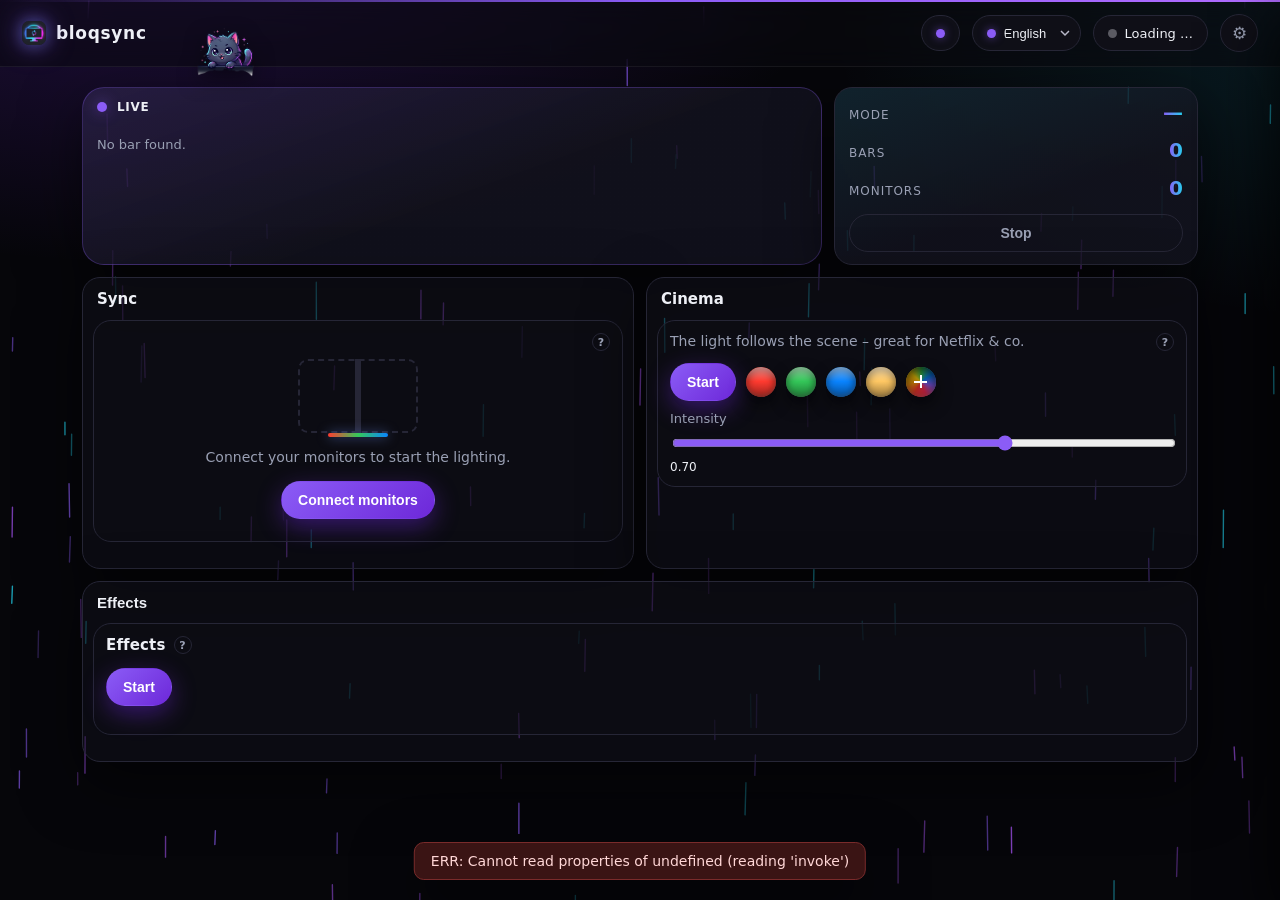
==== commit 0f69ff1d: "feat: connect bars into one strip; clamped tooltips; taller window - Sync: 'Connect bars into one st" ====
--- a/gui/ui/index.html
+++ b/gui/ui/index.html
@@ -76,6 +76,11 @@
                 <button id="start-all" class="btn primary hidden" type="button" data-i18n="screen.startAll">Start sync</button>
                 <button id="stop-all" class="btn hidden" type="button" data-i18n="screen.stopAll">Stop</button>
                 <button id="disconnect-monitors" class="btn ghost" type="button" data-i18n="screen.disconnect">Disconnect</button>
+                <label class="switch small connect-row" data-i18n-title="sync.connectTip">
+                  <input type="checkbox" id="connect-bars" />
+                  <span class="track"></span>
+                  <span class="switch-label" data-i18n="sync.connect">Connect bars into one strip</span>
+                </label>
               </div>
             </div>
           </article>
--- a/gui/ui/style.css
+++ b/gui/ui/style.css
@@ -1009,3 +1009,21 @@
 .settings-body .preset-row { gap: 8px; }
 .settings-body .preset-row .preset-name { font-size: 13px; }
 .settings-body .profile-current { margin-bottom: 8px; }
+
+/* Connect-bars switch next to the Sync buttons */
+.connect-row { margin: 0 0 0 auto; align-self: center; font-size: 13px; color: var(--muted); }
+.connect-row .switch-label { color: var(--muted); font-size: 13px; }
+.connect-row input:checked ~ .switch-label { color: var(--fg); }
+
+/* JS tooltips: disable the CSS pseudo tooltips, which got clipped by panels. */
+[data-tip]::after { content: none !important; }
+.bq-tooltip {
+  position: fixed; z-index: 1000; max-width: 260px;
+  background: #0b0c10; color: var(--fg);
+  border: 1px solid var(--border); border-radius: 8px;
+  padding: 7px 10px; font-size: 12px; line-height: 1.35;
+  white-space: normal; pointer-events: none;
+  opacity: 0; transition: opacity .12s;
+  box-shadow: 0 8px 24px rgba(0, 0, 0, .5);
+}
+.bq-tooltip.show { opacity: 1; }
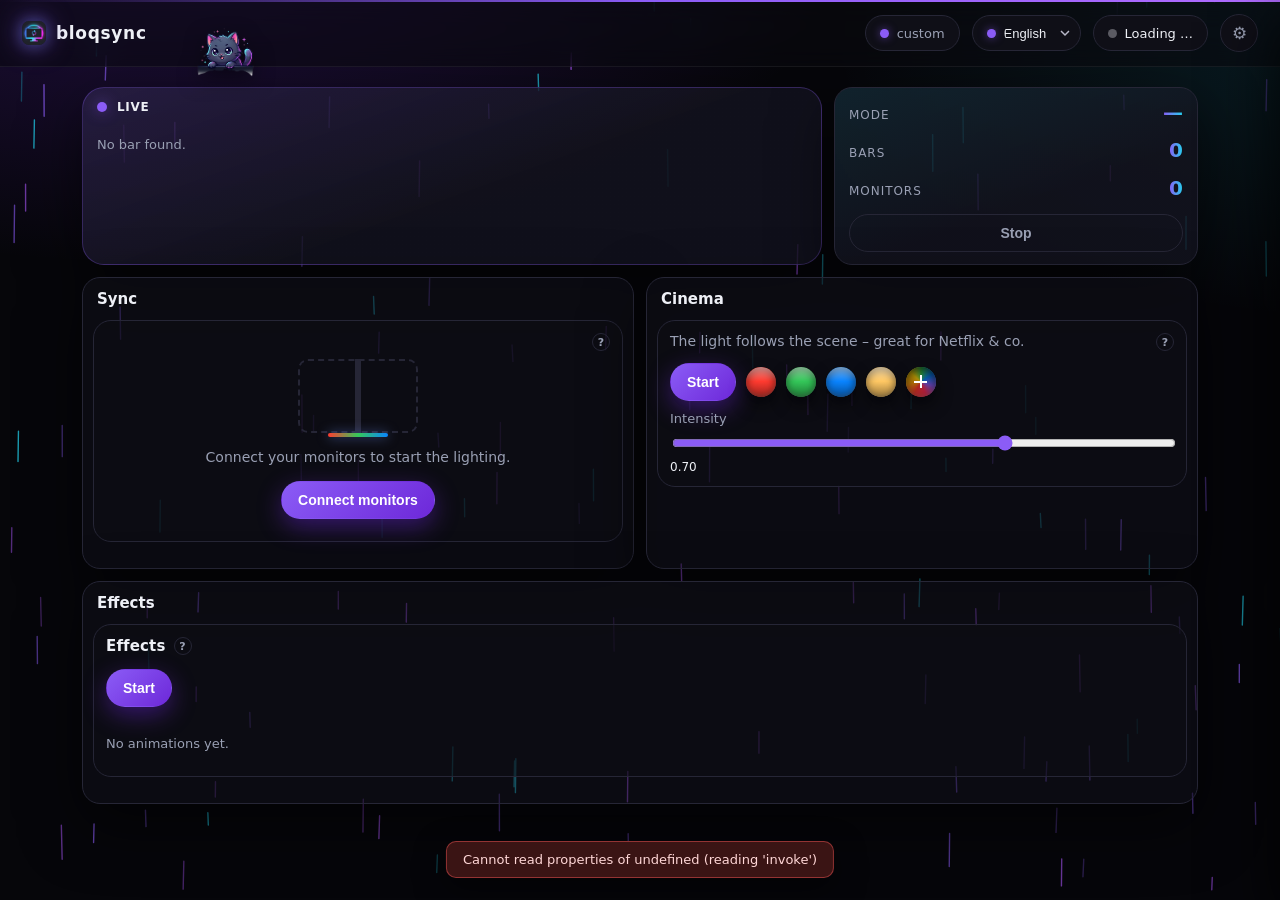
==== commit 219ac913: "fix: address audit findings; release 1.1.0 Critical/high/medium/low items from the audit:  - Correct" ====
--- a/gui/ui/index.html
+++ b/gui/ui/index.html
@@ -116,10 +116,7 @@
 
       <!-- Effects -->
       <section id="panel-anim" class="accordion" data-mode="anim">
-        <button class="acc-head" type="button">
-          <span class="acc-name" data-i18n="mode.anim">Effects</span>
-          <span class="acc-chevron" aria-hidden="true"></span>
-        </button>
+        <div class="acc-head"><span class="acc-name" data-i18n="mode.anim">Effects</span></div>
         <div class="acc-content">
           <article class="card">
             <div class="card-head">
@@ -179,12 +176,16 @@
             <output id="cin-smooth-out">0.60</output>
           </label>
           <label class="field"><span data-i18n="cinema.contrast">Contrast</span>
-            <input type="range" id="cin-contrast" min="0" max="150" value="100" />
-            <output id="cin-contrast-out">1.00</output>
+            <input type="range" id="cin-contrast" min="0" max="150" value="50" />
+            <output id="cin-contrast-out">0.50</output>
           </label>
           <label class="field"><span data-i18n="cinema.pulse">Pulse</span>
             <input type="range" id="cin-pulse" min="0" max="100" value="0" />
             <output id="cin-pulse-out">0.00</output>
+          </label>
+          <label class="field"><span data-i18n="cinema.stereo">Stereo</span>
+            <input type="range" id="cin-stereo" min="0" max="100" value="0" />
+            <output id="cin-stereo-out">0.00</output>
           </label>
         </div>
       </article>
@@ -260,6 +261,7 @@
           <div class="actions">
             <button id="model-save" class="btn primary" type="button" data-i18n="models.save">Save model</button>
             <button id="model-cancel" class="btn ghost" type="button" data-i18n="models.cancel">Cancel</button>
+            <span id="model-msg" class="anim-msg"></span>
           </div>
         </div>
         <div class="actions">
--- a/gui/ui/style.css
+++ b/gui/ui/style.css
@@ -501,12 +501,6 @@
 }
 .acc-head:hover { background: var(--surface-3); }
 .acc-name { flex: 1; }
-.acc-chevron {
-  width: 9px; height: 9px; flex: none;
-  border-right: 2px solid currentColor; border-bottom: 2px solid currentColor;
-  transform: rotate(-45deg); opacity: .55; transition: transform .18s ease;
-}
-.accordion.is-open .acc-chevron { transform: rotate(45deg); }
 .acc-content { display: none; padding: 0 14px 14px; }
 .accordion.is-open .acc-content { display: block; }
 .accordion .acc-content > .card { margin: 0 0 12px; }
@@ -622,7 +616,6 @@
 .accordion.is-open { border-color: rgba(139, 92, 246, .45); box-shadow: 0 22px 60px rgba(0, 0, 0, .55), 0 0 40px rgba(109, 40, 217, .12); }
 .acc-head { font-size: 17px; font-weight: 750; padding: 18px 20px; }
 .acc-head:hover { background: rgba(139, 92, 246, .06); }
-.acc-chevron { border-color: var(--accent); opacity: .9; }
 .acc-content { animation: bqSlide .22s ease; }
 .acc-content > .card { background: var(--surface); box-shadow: none; }
 
@@ -732,7 +725,6 @@
 
 /* ── Always-open sections (no accordion) ──────────────────────────── */
 .acc-content { display: block !important; }
-.acc-chevron { display: none !important; }
 .acc-head { cursor: default; padding: 14px 16px; }
 .acc-head:hover { background: transparent; }
 .accordion.is-open { border-color: var(--border); box-shadow: var(--shadow); }
@@ -1027,3 +1019,21 @@
   box-shadow: 0 8px 24px rgba(0, 0, 0, .5);
 }
 .bq-tooltip.show { opacity: 1; }
+
+/* Transient error banner (IPC failures) */
+.bq-toast {
+  position: fixed; left: 50%; bottom: 22px; transform: translateX(-50%) translateY(10px);
+  z-index: 2000; max-width: 70vw;
+  background: #3a1414; color: #ffd7d7; border: 1px solid rgba(255, 90, 90, .45);
+  border-radius: 10px; padding: 10px 16px; font-size: 13px;
+  box-shadow: 0 10px 30px rgba(0, 0, 0, .5);
+  opacity: 0; pointer-events: none; transition: opacity .15s, transform .15s;
+}
+.bq-toast.show { opacity: 1; transform: translateX(-50%) translateY(0); }
+
+/* Keyboard focus indicator (accessibility) */
+:focus-visible {
+  outline: 2px solid var(--accent);
+  outline-offset: 2px;
+  border-radius: 4px;
+}
